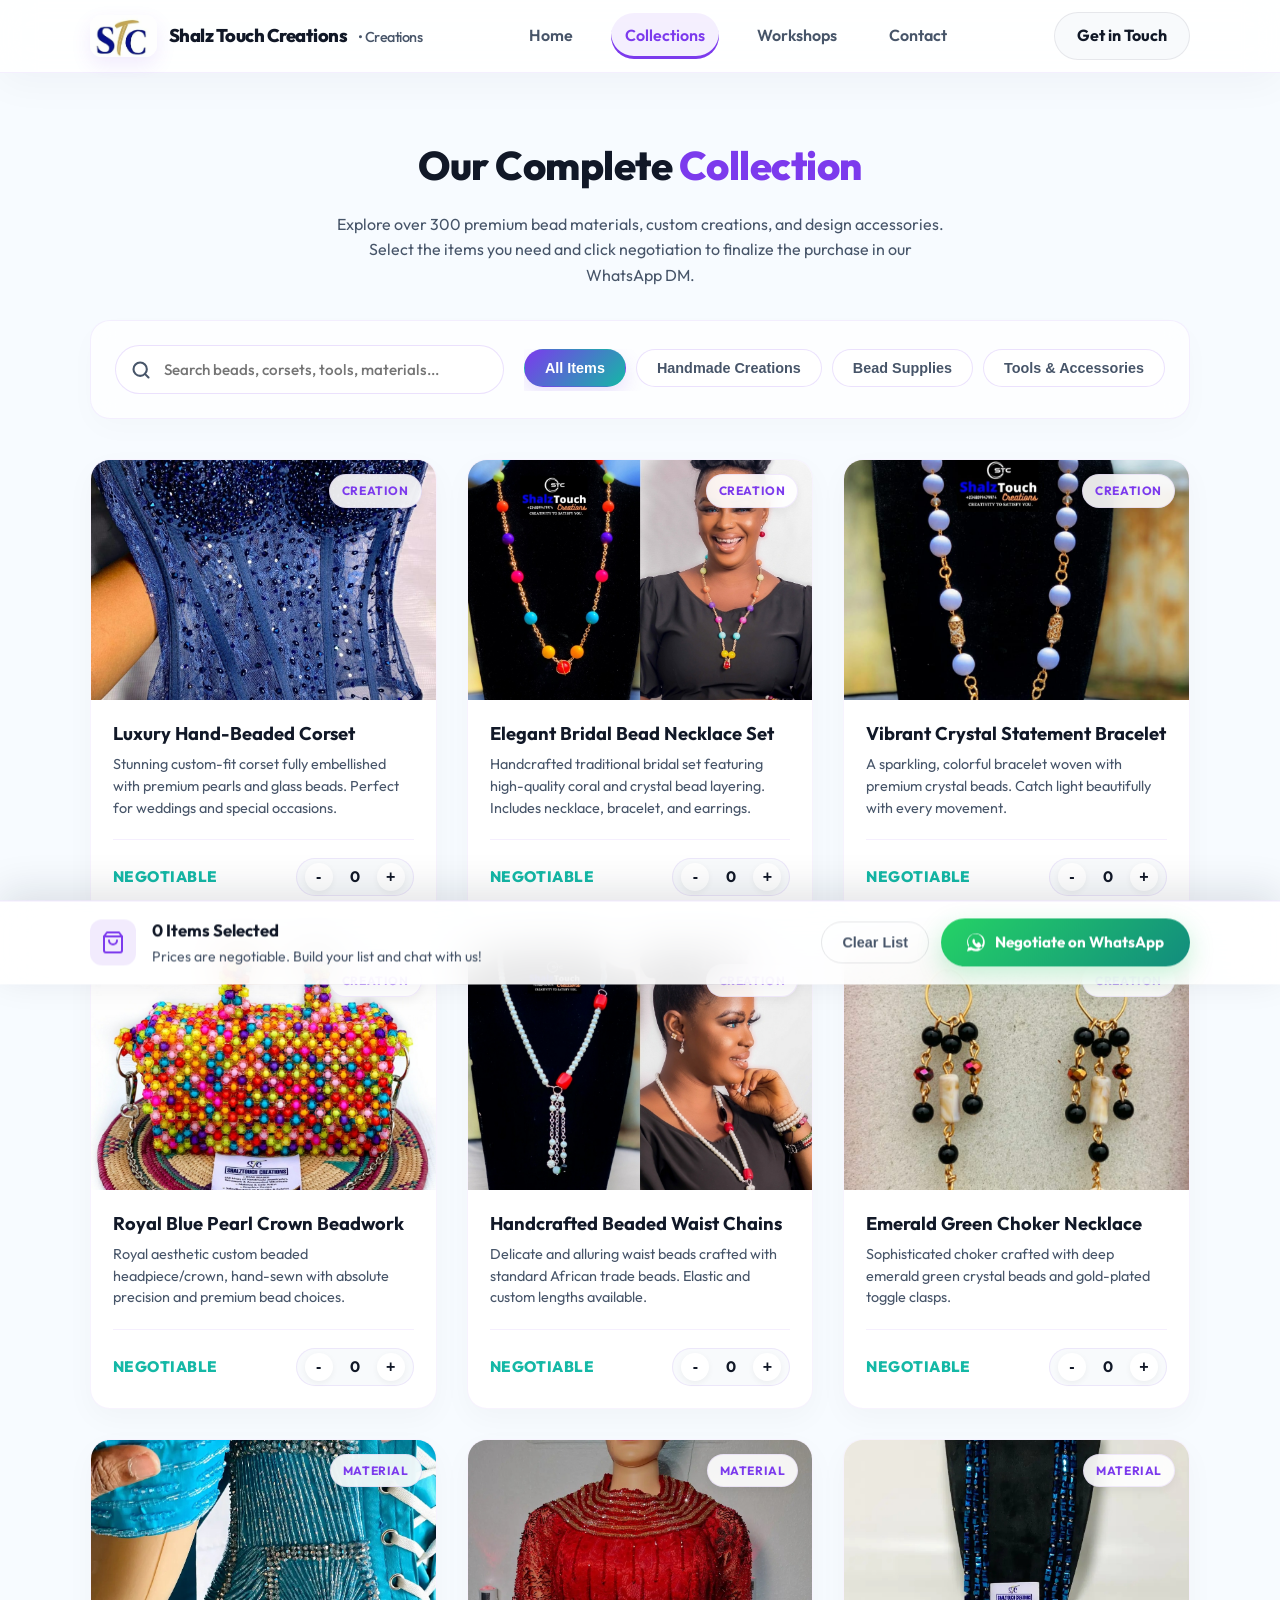
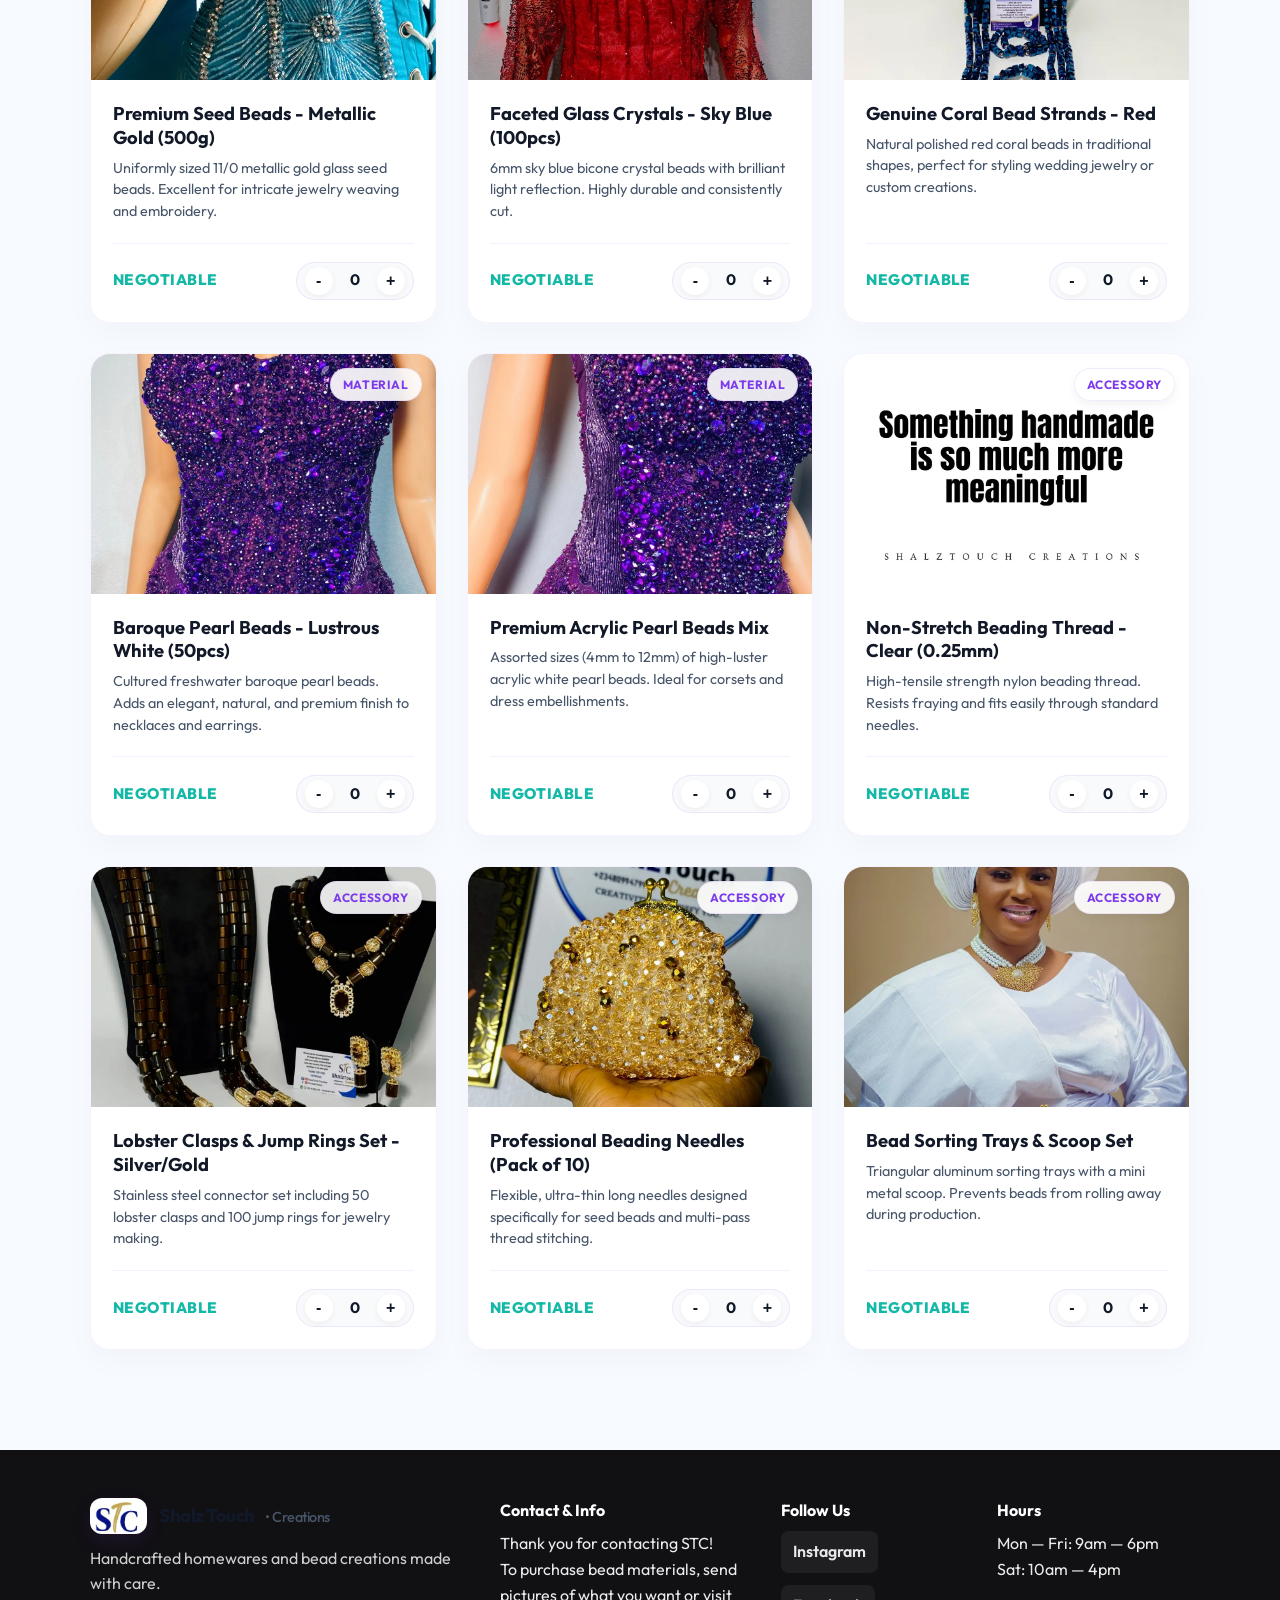
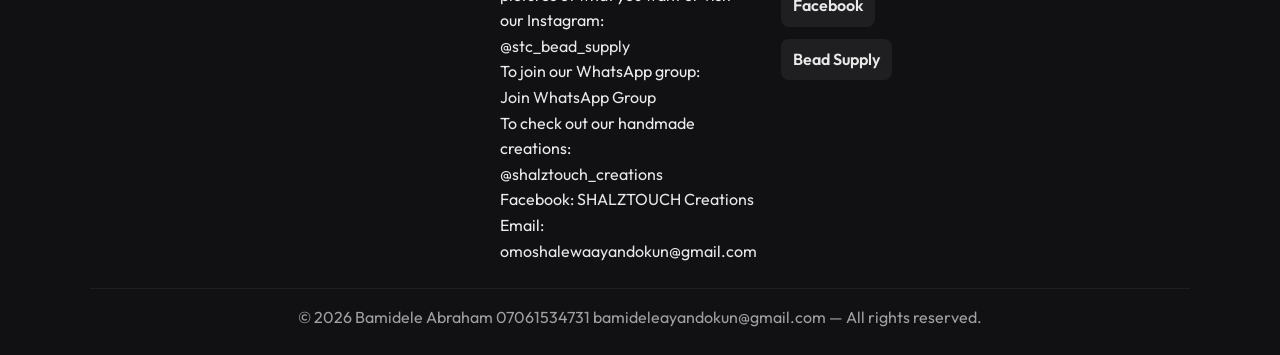
==== collection.html @ 895246e4 "add product.js and collection.html, reflect all chenges made" ====
<!doctype html>
<html lang="en">

<head>
  <meta charset="UTF-8" />
  <meta name="viewport" content="width=device-width, initial-scale=1.0" />
  <title>Shalz Touch | Collection & Supplies</title>

  <!-- Link Google Font (Outfit) for a modern, clean typography look -->
  <link rel="preconnect" href="https://fonts.googleapis.com" />
  <link rel="preconnect" href="https://fonts.gstatic.com" crossorigin />
  <link href="https://fonts.googleapis.com/css2?family=Outfit:wght@300;400;500;600;800&display=swap" rel="stylesheet" />

  <!-- Link our external stylesheet -->
  <link rel="stylesheet" href="style.css" />
</head>

<body>
  <!-- HEADER / NAVIGATION BAR (matching landing page styling) -->
  <header class="header">
    <div class="container navbar">
      <a href="index.html" class="logo-container">
        <img src="images/logo.jpg" alt="Shalz Touch Logo" class="logo-img" />
        <span class="logo-text">Shalz Touch Creations</span>
      </a>

      <nav class="nav-menu">
        <a href="index.html#home" class="nav-link">Home</a>
        <a href="collection.html" class="nav-link active">Collections</a>
        <a href="workshop.html" class="nav-link">Workshops</a>

        <a href="https://wa.me/2348099479974" class="nav-link" target="_blank" rel="noopener noreferrer">Contact</a>
      </nav>

      <div class="nav-action">
        <a href="https://wa.me/2348099479974" class="btn btn-secondary" target="_blank" rel="noopener noreferrer">Get in
          Touch</a>
      </div>
    </div>
  </header>

  <!-- CATALOG MAIN AREA -->
  <main class="catalog-section">
    <div class="container">
      <!-- Gallery Header -->
      <div class="gallery-header">
        <h2>Our Complete <span class="highlight">Collection</span></h2>
        <p>
          Explore over 300 premium bead materials, custom creations, and design accessories.
          Select the items you need and click negotiation to finalize the purchase in our WhatsApp DM.
        </p>
      </div>

      <!-- Controls (Search & Filters) -->
      <div class="catalog-controls">
        <!-- Search box with dynamic search icon -->
        <div class="search-box">
          <svg width="20" height="20" viewBox="0 0 24 24" fill="none" stroke="currentColor" stroke-width="2.5"
            stroke-linecap="round" stroke-linejoin="round">
            <circle cx="11" cy="11" r="8"></circle>
            <line x1="21" y1="21" x2="16.65" y2="16.65"></line>
          </svg>
          <input type="text" id="searchInput" class="search-input"
            placeholder="Search beads, corsets, tools, materials..." oninput="handleSearch(event)" />
        </div>

        <!-- Category filter tabs -->
        <div class="filter-tabs">
          <button class="filter-btn active" data-category="all" onclick="setCategory('all')">
            All Items
          </button>
          <button class="filter-btn" data-category="creations" onclick="setCategory('creations')">
            Handmade Creations
          </button>
          <button class="filter-btn" data-category="materials" onclick="setCategory('materials')">
            Bead Supplies
          </button>
          <button class="filter-btn" data-category="accessories" onclick="setCategory('accessories')">
            Tools & Accessories
          </button>
        </div>
      </div>

      <!-- Catalog Grid -->
      <div class="catalog-grid" id="catalogGrid">
        <!-- Dynamically populated via products.js -->
      </div>
    </div>
  </main>

  <!-- FLOATING WHATSAPP CART DRAWER (Option 1) -->
  <div class="whatsapp-drawer" id="whatsappDrawer">
    <div class="container drawer-flex">
      <div class="drawer-info">
        <div class="drawer-bag-icon">
          <svg width="24" height="24" viewBox="0 0 24 24" fill="none" stroke="currentColor" stroke-width="2"
            stroke-linecap="round" stroke-linejoin="round">
            <path d="M6 2 3 6v14a2 2 0 0 0 2 2h14a2 2 0 0 0 2-2V6l-3-4Z" />
            <path d="M3 6h18" />
            <path d="M16 10a4 4 0 0 1-8 0" />
          </svg>
        </div>
        <div class="drawer-text">
          <h4 id="drawerHeading">0 Items Selected</h4>
          <p>Prices are negotiable. Build your list and chat with us!</p>
        </div>
      </div>

      <div class="drawer-actions">
        <button class="btn-clear-bag" onclick="clearBag()">Clear List</button>
        <a id="whatsappBtn" class="btn-whatsapp-negotiate" href="#" target="_blank" rel="noopener noreferrer">
          <svg width="18" height="18" viewBox="0 0 24 24" fill="currentColor">
            <path
              d="M.057 24l1.687-6.163c-1.041-1.804-1.588-3.849-1.587-5.946C.003 5.324 5.328 0 11.857 0c3.161.001 6.132 1.23 8.37 3.469 2.237 2.24 3.466 5.21 3.466 8.377-.003 6.534-5.328 11.858-11.857 11.858-2.004-.002-3.974-.51-5.768-1.47L0 24zm6.59-4.846c1.6.95 3.188 1.449 4.725 1.45 5.489 0 9.952-4.466 9.955-9.958.002-2.661-1.034-5.163-2.92-7.05-1.884-1.884-4.385-2.92-7.05-2.92-5.498 0-9.96 4.466-9.963 9.96-.001 1.706.469 3.374 1.36 4.866l-.993 3.63 3.733-.978zm10.155-6.732c-.27-.136-1.602-.79-1.85-.88-.25-.09-.43-.136-.61.136-.18.27-.7 1.884-.86 2.064-.16.18-.32.2-.59.065-1.099-.549-1.837-1.11-2.564-2.355-.19-.325.19-.3.543-.997.092-.18.046-.34-.023-.477-.07-.136-.61-1.47-.837-2.01-.222-.533-.448-.46-.61-.469-.157-.008-.337-.01-.518-.01-.18 0-.47.067-.716.34-.247.27-.94 1.178-.94 2.87 0 1.693 1.232 3.327 1.402 3.554.17.228 2.425 3.703 5.875 5.192.82.354 1.46.566 1.96.726.824.262 1.575.225 2.167.137.66-.098 1.602-.656 1.83-1.258.228-.6.228-1.116.16-1.224-.07-.107-.27-.174-.54-.31z" />
          </svg>
          <span>Negotiate on WhatsApp</span>
        </a>
      </div>
    </div>
  </div>

  <!-- FOOTER SECTION (matching landing page footer) -->
  <footer class="site-footer">
    <div class="container footer-grid">
      <div class="footer-brand">
        <a href="index.html" class="logo-container">
          <img src="images/logo.jpg" alt="Shalz Touch Logo" class="logo-img" />
          <span class="logo-text">Shalz Touch</span>
        </a>
        <p class="footer-desc">Handcrafted homewares and bead creations made with care.</p>
      </div>

      <div class="footer-contact">
        <h4>Contact & Info</h4>
        <p>Thank you for contacting STC!</p>
        <p>
          To purchase bead materials, send pictures of what you want or visit
          our Instagram:
          <br />
          <a href="https://www.instagram.com/stc_bead_supply" target="_blank"
            rel="noopener noreferrer">@stc_bead_supply</a>
        </p>
        <p>
          To join our WhatsApp group:
          <br />
          <a href="https://chat.whatsapp.com/FZWHW0nlH484iBBQsxRqds" target="_blank" rel="noopener noreferrer">Join
            WhatsApp Group</a>
        </p>
        <p>
          To check out our handmade creations:
          <br />
          <a href="https://www.instagram.com/shalztouch_creations" target="_blank"
            rel="noopener noreferrer">@shalztouch_creations</a>
        </p>
        <p>
          Facebook:
          <a href="https://www.facebook.com/SHALZTOUCH/" target="_blank" rel="noopener noreferrer">SHALZTOUCH
            Creations</a>
        </p>
        <p>
          Email:
          <a href="mailto:omoshalewaayandokun@gmail.com">omoshalewaayandokun@gmail.com</a>
        </p>
      </div>

      <div class="footer-social">
        <h4>Follow Us</h4>
        <div class="social-links">
          <a href="https://www.instagram.com/shalztouch_creations" class="social-link" target="_blank"
            rel="noopener noreferrer">Instagram</a>
          <a href="https://www.facebook.com/SHALZTOUCH/" class="social-link" target="_blank"
            rel="noopener noreferrer">Facebook</a>
          <a href="https://www.instagram.com/stc_bead_supply" class="social-link" target="_blank"
            rel="noopener noreferrer">Bead Supply</a>
        </div>
      </div>

      <div class="footer-hours">
        <h4>Hours</h4>
        <p>Mon — Fri: 9am — 6pm</p>
        <p>Sat: 10am — 4pm</p>
      </div>
    </div>
    <div class="container footer-bottom">
      <p>
        &copy; 2026 Bamidele Abraham 07061534731 bamideleayandokun@gmail.com —
        All rights reserved.
      </p>
    </div>
  </footer>

  <!-- Scripts -->
  <script src="products.js"></script>
  <script>
    // Active state variables
    let currentCategory = 'all';
    let searchQuery = '';
    const selectedItems = {}; // Format: { productId: quantity }

    // Get DOM elements
    const catalogGrid = document.getElementById('catalogGrid');
    const searchInput = document.getElementById('searchInput');
    const whatsappDrawer = document.getElementById('whatsappDrawer');
    const drawerHeading = document.getElementById('drawerHeading');
    const whatsappBtn = document.getElementById('whatsappBtn');

    // Initialize Catalog
    window.addEventListener('DOMContentLoaded', () => {
      renderProducts();
    });

    // Filter Category Setter
    function setCategory(category) {
      currentCategory = category;

      // Update active class on tabs
      document.querySelectorAll('.filter-btn').forEach(btn => {
        btn.classList.toggle('active', btn.getAttribute('data-category') === category);
      });

      renderProducts();
    }

    // Live Search input handler
    function handleSearch(event) {
      searchQuery = event.target.value.toLowerCase().trim();
      renderProducts();
    }

    // Render items to the grid
    function renderProducts() {
      // Filter list based on selected category and query text
      const filteredProducts = window.products.filter(product => {
        const matchesCategory = currentCategory === 'all' || product.category === currentCategory;
        const matchesSearch = product.name.toLowerCase().includes(searchQuery) ||
          product.description.toLowerCase().includes(searchQuery);
        return matchesCategory && matchesSearch;
      });

      // Handle empty states elegantly
      if (filteredProducts.length === 0) {
        catalogGrid.innerHTML = `
            <div class="catalog-empty">
              <svg width="48" height="48" viewBox="0 0 24 24" fill="none" stroke="currentColor" stroke-width="1.5" stroke-linecap="round" stroke-linejoin="round">
                <circle cx="11" cy="11" r="8"></circle>
                <line x1="21" y1="21" x2="16.65" y2="16.65"></line>
              </svg>
              <h3>No items match your criteria</h3>
              <p>Try searching for a different keyword or checking other categories.</p>
            </div>
          `;
        return;
      }

      // Build grid of product cards
      catalogGrid.innerHTML = filteredProducts.map(product => {
        const qty = selectedItems[product.id] || 0;

        // Map short system categories to display labels
        const categoryLabels = {
          creations: 'Creation',
          materials: 'Material',
          accessories: 'Accessory'
        };
        const categoryLabel = categoryLabels[product.category] || product.category;

        return `
            <div class="catalog-card">
              <div class="catalog-img-wrapper">
                <img src="${product.image}" alt="${product.name}" class="catalog-img" />
                <span class="catalog-category-tag">${categoryLabel}</span>
              </div>
              <div class="catalog-info">
                <h3 class="catalog-title">${product.name}</h3>
                <p class="catalog-desc">${product.description}</p>
                <div class="catalog-actions">
                  <span class="price-tag">Negotiable</span>
                  <div class="quantity-control">
                    <button class="quantity-btn" onclick="updateQuantity('${product.id}', -1)">-</button>
                    <span class="quantity-val" id="qty-${product.id}">${qty}</span>
                    <button class="quantity-btn" onclick="updateQuantity('${product.id}', 1)">+</button>
                  </div>
                </div>
              </div>
            </div>
          `;
      }).join('');
    }

    // Quantity increments and state management
    function updateQuantity(productId, delta) {
      const currentQty = selectedItems[productId] || 0;
      const newQty = Math.max(0, currentQty + delta);

      if (newQty === 0) {
        delete selectedItems[productId];
      } else {
        selectedItems[productId] = newQty;
      }

      // Update the card UI value immediately
      const valSpan = document.getElementById(`qty-${productId}`);
      if (valSpan) {
        valSpan.innerText = newQty;
      }

      updateDrawer();
    }

    // Reset negotiation bag
    function clearBag() {
      // Clear selecting keys
      Object.keys(selectedItems).forEach(key => delete selectedItems[key]);

      // Re-render UI grids & close drawer
      renderProducts();
      updateDrawer();
    }

    // Drawer visibility and link population
    function updateDrawer() {
      let totalQty = 0;
      let distinctItems = 0;
      const itemsList = [];

      // Loop over selected quantities
      Object.keys(selectedItems).forEach(id => {
        const qty = selectedItems[id];
        if (qty > 0) {
          totalQty += qty;
          distinctItems += 1;

          // Find corresponding product object from db
          const prod = window.products.find(p => p.id === id);
          if (prod) {
            itemsList.push(`- ${qty}x ${prod.name}`);
          }
        }
      });

      if (totalQty > 0) {
        // Update drawer text details
        drawerHeading.innerText = `${totalQty} Item${totalQty > 1 ? 's' : ''} Selected (${distinctItems} unique product${distinctItems > 1 ? 's' : ''})`;

        // Generate Whatsapp Link containing pre-filled message text
        const baseWhatsAppUrl = "https://wa.me/2348099479974";
        const messageText = `Hello Shalz Touch! I am interested in negotiating the price for the following materials/products:\n\n${itemsList.join('\n')}\n\nCan we discuss the delivery and price? Thank you!`;

        whatsappBtn.href = `${baseWhatsAppUrl}?text=${encodeURIComponent(messageText)}`;

        // Show drawer
        whatsappDrawer.classList.add('show');
      } else {
        // Hide drawer
        whatsappDrawer.classList.remove('show');
      }
    }
  </script>
</body>

</html>
---- style.css ----
/* ==========================================
   SIMPLE, MODERN & LEARNABLE STYLESHEET
   ========================================== */

/* 
  1. DESIGN TOKENS (CSS VARIABLES)
  Using variables makes it easy to change colors/spacing in one place.
  We use standard slate/indigo theme which is very premium but simple.
*/
:root {
    /* Colors */
    --primary-color: #7c3aed;       /* Rich violet */
    --primary-hover: #4338ca;       /* Deep indigo hover */
    --secondary-color: #14b8a6;     /* Fresh teal accent */
    --bg-color: #f7fbff;            /* Soft sky blue background */
    --text-main: #111827;           /* Dark slate text */
    --text-muted: #475569;          /* Cool grey for subtitles */
    --white: #ffffff;
    
    /* Layout & Spacing */
    --max-width: 1100px;
    --border-radius: 12px;
    --transition-speed: 0.3s;
}

/* 
  2. BASE RESET 
  Clearing default browser margins and setting box-sizing for predictable layouts.
*/
* {
    margin: 0;
    padding: 0;
    box-sizing: border-box;
}

body {
    font-family: 'Outfit', -apple-system, BlinkMacSystemFont, 'Segoe UI', Roboto, sans-serif;
    background-color: var(--bg-color);
    color: var(--text-main);
    line-height: 1.6;
    overflow-x: hidden;
}

/* 
  3. LAYOUT UTILITIES
  Containers help keep our design centered and neat on wide screens.
*/
.container {
    width: 90%;
    max-width: var(--max-width);
    margin: 0 auto; /* Centers the container horizontally */
}

/* 
  4. HEADER & NAVIGATION
  Using Flexbox to align the logo on the left and navigation links on the right.
*/
.header {
    background: rgba(255, 255, 255, 0.88);
    backdrop-filter: blur(16px);
    position: sticky;
    top: 0;
    z-index: 100;
    border-bottom: 1px solid rgba(124, 58, 237, 0.08);
    padding: 12px 0;
    box-shadow: 0 10px 40px rgba(15, 23, 42, 0.04);
}

.navbar {
    display: flex;
    justify-content: space-between;
    align-items: center;
    gap: 24px;
}

/* Logo styling */
.logo-container {
    display: flex;
    align-items: center;
    gap: 12px;
    text-decoration: none;
    color: var(--text-main);
    font-weight: 700;
}

.logo-img {
    height: 42px;
    width: auto;
    border-radius: 12px;
    object-fit: cover;
    box-shadow: 0 8px 20px rgba(124, 58, 237, 0.1);
}

.logo-text {
    font-size: 1.15rem;
    font-weight: 800;
    letter-spacing: -0.5px;
}

.logo-text::after {
    content: ' • Creations';
    font-size: 0.9rem;
    font-weight: 500;
    color: var(--text-muted);
    margin-left: 8px;
}

/* Navigation Links */
.nav-menu {
    display: flex;
    gap: 24px;
    align-items: center;
}

.nav-link {
    text-decoration: none;
    color: var(--text-muted);
    font-weight: 600;
    padding: 10px 14px;
    border-radius: 999px;
    transition: all var(--transition-speed) ease;
}

.header-dashboard {
    margin-top: 18px;
    display: grid;
    grid-template-columns: repeat(3, minmax(0, 1fr));
    gap: 16px;
    padding: 18px 0 0;
    border-top: 1px solid rgba(124, 58, 237, 0.08);
}

.dashboard-card {
    display: flex;
    align-items: center;
    gap: 14px;
    background: rgba(255, 255, 255, 0.96);
    padding: 16px 18px;
    border-radius: 18px;
    box-shadow: 0 14px 35px rgba(124, 58, 237, 0.06);
    border: 1px solid rgba(124, 58, 237, 0.1);
}

.dashboard-icon {
    display: inline-flex;
    align-items: center;
    justify-content: center;
    width: 42px;
    height: 42px;
    border-radius: 50%;
    background: rgba(124, 58, 237, 0.12);
    color: var(--primary-color);
    font-size: 1.1rem;
}

.dashboard-label {
    font-size: 0.92rem;
    color: var(--text-muted);
    margin-bottom: 4px;
}

.dashboard-value {
    font-size: 1rem;
    font-weight: 700;
    color: var(--text-main);
    margin: 0;
}

.nav-link:hover,
.nav-link.active {
    color: var(--primary-color);
    background: rgba(124, 58, 237, 0.08);
}

.nav-link.active {
    box-shadow: inset 0 -3px 0 0 var(--primary-color);
}

.nav-action {
    display: flex;
    align-items: center;
}

.btn {
    display: inline-flex;
    align-items: center;
    justify-content: center;
    padding: 10px 22px;
    border-radius: 999px;
    font-weight: 700;
    text-decoration: none;
    transition: all var(--transition-speed) ease;
    cursor: pointer;
}

.btn-primary {
    background: linear-gradient(135deg, var(--primary-color), var(--secondary-color));
    color: var(--white);
    box-shadow: 0 18px 40px rgba(124, 58, 237, 0.18);
}

.btn-primary:hover {
    transform: translateY(-2px);
    opacity: 0.96;
}

.btn-outline {
    background-color: transparent;
    color: var(--primary-color);
    border: 1px solid rgba(124, 58, 237, 0.2);
}

.btn-outline:hover {
    background-color: rgba(124, 58, 237, 0.08);
    color: var(--primary-color);
}

.btn-secondary {
    background-color: #f8fafc;
    color: var(--text-main);
    border: 1px solid rgba(15, 23, 42, 0.08);
}

.btn-secondary:hover {
    background-color: #edf2ff;
}

/* 
  6. HERO/MAIN SECTION — FULL-SCREEN CINEMATIC REDESIGN
  Background image slideshow with glassmorphism content overlay and animations.
*/
.hero-section {
    position: relative;
    width: 100%;
    min-height: 100vh;
    display: flex;
    align-items: center;
    overflow: hidden;
    background: #0a0a0f;
}

/* ---- Background Image Slideshow ---- */
.hero-bg-slideshow {
    position: absolute;
    inset: 0;
    z-index: 0;
}

.hero-bg-slide {
    position: absolute;
    inset: 0;
    width: 100%;
    height: 100%;
    object-fit: cover;
    opacity: 0;
    transition: opacity 1.4s ease-in-out;
    will-change: opacity, transform;
    animation: heroKenBurns 18s ease-in-out infinite alternate;
}

.hero-bg-slide.active {
    opacity: 1;
}

@keyframes heroKenBurns {
    0%   { transform: scale(1)   translate(0, 0); }
    100% { transform: scale(1.08) translate(-1%, -1%); }
}

/* ---- Dark gradient overlay ---- */
.hero-overlay {
    position: absolute;
    inset: 0;
    z-index: 1;
    background: linear-gradient(
        135deg,
        rgba(10, 10, 18, 0.82) 0%,
        rgba(20, 12, 40, 0.70) 40%,
        rgba(124, 58, 237, 0.20) 100%
    );
    backdrop-filter: saturate(1.2);
}

/* ---- Floating Particles ---- */
.hero-particles {
    position: absolute;
    inset: 0;
    z-index: 2;
    pointer-events: none;
    overflow: hidden;
}

.particle {
    position: absolute;
    border-radius: 50%;
    opacity: 0;
    animation: particleFloat 8s ease-in-out infinite;
}

.particle-1 {
    width: 6px; height: 6px;
    background: rgba(124, 58, 237, 0.6);
    top: 20%; left: 10%;
    animation-delay: 0s;
    animation-duration: 7s;
}
.particle-2 {
    width: 4px; height: 4px;
    background: rgba(20, 184, 166, 0.5);
    top: 60%; left: 80%;
    animation-delay: 1.5s;
    animation-duration: 9s;
}
.particle-3 {
    width: 8px; height: 8px;
    background: rgba(255, 255, 255, 0.15);
    top: 30%; left: 70%;
    animation-delay: 3s;
    animation-duration: 11s;
}
.particle-4 {
    width: 5px; height: 5px;
    background: rgba(124, 58, 237, 0.4);
    top: 75%; left: 25%;
    animation-delay: 2s;
    animation-duration: 8s;
}
.particle-5 {
    width: 3px; height: 3px;
    background: rgba(20, 184, 166, 0.6);
    top: 15%; left: 55%;
    animation-delay: 4s;
    animation-duration: 10s;
}
.particle-6 {
    width: 7px; height: 7px;
    background: rgba(255, 255, 255, 0.1);
    top: 50%; left: 40%;
    animation-delay: 5s;
    animation-duration: 12s;
}

@keyframes particleFloat {
    0%, 100% {
        opacity: 0;
        transform: translateY(0) scale(0.5);
    }
    20% {
        opacity: 1;
    }
    80% {
        opacity: 0.6;
    }
    50% {
        transform: translateY(-60px) scale(1.2);
        opacity: 0.8;
    }
}

/* ---- Hero Content Wrapper ---- */
.hero-content-wrapper {
    position: relative;
    z-index: 3;
    display: flex;
    align-items: center;
    min-height: 100vh;
    padding: 120px 0 80px;
}

.hero-content {
    max-width: 680px;
}

/* ---- Badge ---- */
.hero-section .badge {
    display: inline-flex;
    align-items: center;
    gap: 10px;
    background: rgba(255, 255, 255, 0.08);
    backdrop-filter: blur(12px);
    -webkit-backdrop-filter: blur(12px);
    border: 1px solid rgba(255, 255, 255, 0.12);
    color: var(--secondary-color);
    padding: 10px 20px;
    border-radius: 999px;
    font-size: 0.88rem;
    font-weight: 600;
    margin-bottom: 24px;
    letter-spacing: 0.06em;
    text-transform: uppercase;
}

.badge-dot {
    width: 8px;
    height: 8px;
    border-radius: 50%;
    background: var(--secondary-color);
    animation: dotPulse 2s ease-in-out infinite;
    flex-shrink: 0;
}

@keyframes dotPulse {
    0%, 100% { opacity: 1; transform: scale(1); }
    50%      { opacity: 0.4; transform: scale(0.6); }
}

/* ---- Hero Title ---- */
.hero-section .hero-title {
    font-size: clamp(2.8rem, 5.5vw, 4.4rem);
    line-height: 1.05;
    font-weight: 800;
    margin-bottom: 22px;
    letter-spacing: -1.5px;
    color: #ffffff;
    text-shadow: 0 4px 30px rgba(0, 0, 0, 0.3);
}

.hero-section .hero-title .highlight {
    background: linear-gradient(135deg, var(--primary-color), var(--secondary-color));
    -webkit-background-clip: text;
    -webkit-text-fill-color: transparent;
    background-clip: text;
}

/* ---- Hero Subtitle ---- */
.hero-section .hero-subtitle {
    font-size: 1.12rem;
    color: rgba(255, 255, 255, 0.72);
    margin-bottom: 32px;
    max-width: 520px;
    line-height: 1.7;
}

/* ---- Hero Buttons ---- */
.hero-section .hero-actions {
    display: flex;
    gap: 16px;
    flex-wrap: wrap;
    margin-bottom: 40px;
}

.btn-hero-primary {
    display: inline-flex;
    align-items: center;
    gap: 10px;
    padding: 14px 30px;
    border-radius: 999px;
    font-weight: 700;
    font-size: 0.98rem;
    text-decoration: none;
    color: #fff;
    background: linear-gradient(135deg, var(--primary-color), var(--secondary-color));
    box-shadow: 0 0 30px rgba(124, 58, 237, 0.35), 0 8px 24px rgba(124, 58, 237, 0.2);
    transition: all 0.35s ease;
    cursor: pointer;
    border: none;
}

.btn-hero-primary:hover {
    transform: translateY(-3px);
    box-shadow: 0 0 45px rgba(124, 58, 237, 0.5), 0 12px 32px rgba(124, 58, 237, 0.3);
}

.btn-hero-primary svg {
    transition: transform 0.3s ease;
}

.btn-hero-primary:hover svg {
    transform: translateX(4px);
}

.btn-hero-glass {
    display: inline-flex;
    align-items: center;
    gap: 8px;
    padding: 14px 30px;
    border-radius: 999px;
    font-weight: 700;
    font-size: 0.98rem;
    text-decoration: none;
    color: rgba(255, 255, 255, 0.9);
    background: rgba(255, 255, 255, 0.08);
    backdrop-filter: blur(12px);
    -webkit-backdrop-filter: blur(12px);
    border: 1px solid rgba(255, 255, 255, 0.15);
    transition: all 0.35s ease;
    cursor: pointer;
}

.btn-hero-glass:hover {
    background: rgba(255, 255, 255, 0.14);
    border-color: rgba(255, 255, 255, 0.28);
    transform: translateY(-2px);
}

/* ---- Hero Stats Bar ---- */
.hero-stats {
    display: inline-flex;
    align-items: center;
    gap: 0;
    background: rgba(255, 255, 255, 0.06);
    backdrop-filter: blur(16px);
    -webkit-backdrop-filter: blur(16px);
    border: 1px solid rgba(255, 255, 255, 0.1);
    border-radius: 20px;
    padding: 16px 6px;
    flex-wrap: wrap;
}

.hero-stat {
    display: flex;
    flex-direction: column;
    align-items: center;
    padding: 0 24px;
    gap: 4px;
}

.hero-stat strong {
    font-size: 1.25rem;
    color: #ffffff;
    font-weight: 800;
}

.hero-stat span {
    font-size: 0.8rem;
    color: rgba(255, 255, 255, 0.55);
    font-weight: 500;
    text-transform: uppercase;
    letter-spacing: 0.06em;
}

.hero-stat-divider {
    width: 1px;
    height: 36px;
    background: rgba(255, 255, 255, 0.12);
    flex-shrink: 0;
}

/* ---- Scroll Indicator ---- */
.hero-scroll-indicator {
    position: absolute;
    bottom: 32px;
    left: 50%;
    transform: translateX(-50%);
    z-index: 4;
    display: flex;
    flex-direction: column;
    align-items: center;
    gap: 8px;
}

.hero-scroll-indicator span {
    font-size: 0.72rem;
    color: rgba(255, 255, 255, 0.4);
    text-transform: uppercase;
    letter-spacing: 0.18em;
    font-weight: 600;
}

.scroll-line {
    width: 1px;
    height: 40px;
    background: linear-gradient(to bottom, rgba(255,255,255,0.5), transparent);
    animation: scrollPulse 2s ease-in-out infinite;
}

@keyframes scrollPulse {
    0%, 100% { opacity: 0.3; transform: scaleY(0.6); }
    50%      { opacity: 1;   transform: scaleY(1); }
}

/* ---- Staggered Entrance Animations ---- */
.hero-animate {
    opacity: 0;
    transform: translateY(30px);
    animation: heroFadeUp 0.8s ease-out forwards;
}

.hero-animate-1 { animation-delay: 0.3s; }
.hero-animate-2 { animation-delay: 0.55s; }
.hero-animate-3 { animation-delay: 0.8s; }
.hero-animate-4 { animation-delay: 1.05s; }
.hero-animate-5 { animation-delay: 1.3s; }

@keyframes heroFadeUp {
    to {
        opacity: 1;
        transform: translateY(0);
    }
}

/* 
  8. PRODUCT GALLERY GRID
  Using CSS Grid to create a flexible, auto-responsive products showcase.
*/
.gallery-section {
    padding: 60px 0;
    background-color: var(--white); /* White background for contrast with the hero section */
}

.gallery-header {
    text-align: center;
    margin-bottom: 32px;
}

.gallery-header h2 {
    font-size: 2.5rem;
    font-weight: 800;
    letter-spacing: -0.5px;
    margin-bottom: 15px;
}

.gallery-header h2 .highlight {
    color: var(--primary-color);
}

.gallery-header p {
    color: var(--text-muted);
    font-size: 1rem;
    max-width: 620px;
    margin: 0 auto;
}

/* Featured Slider Container */
.featured-slider-container {
    max-width: 800px;
    margin: 0 auto;
    overflow: hidden;
}

.featured-slider {
    position: relative;
    width: 100%;
    height: 420px;
    border-radius: var(--border-radius);
    overflow: hidden;
    box-shadow: 0 10px 40px rgba(0, 0, 0, 0.1);
}

.slider-image {
    position: absolute;
    inset: 0;
    width: 100%;
    height: 100%;
    object-fit: cover;
    opacity: 0;
    visibility: hidden;
    transition: opacity 0.6s ease, visibility 0.6s ease;
}

.slider-image.active {
    opacity: 1;
    visibility: visible;
}

/* 
  The grid automatically wraps items and scales based on screen width. 
  "repeat(auto-fill, minmax(300px, 1fr))" means: fill rows with cards 
  that are at least 300px wide, and stretch them to take up empty space.
*/
.products-grid {
    display: grid;
    grid-template-columns: 1fr;
    gap: 20px;
    max-width: 760px;
    margin: 0 auto;
}

.products-slider {
    position: relative;
    overflow: hidden;
    min-height: 360px;
}

/* Card Styling */
.product-card {
    position: absolute;
    inset: 0;
    width: 100%;
    background-color: var(--bg-color);
    border-radius: var(--border-radius);
    overflow: hidden; /* Clips children so they respect the card's border radius */
    box-shadow: 0 4px 12px rgba(0, 0, 0, 0.03);
    transition: opacity var(--transition-speed) ease, transform var(--transition-speed) ease;
    border: 1px solid rgba(0, 0, 0, 0.03);
    display: flex;
    flex-direction: column;
    opacity: 0;
    visibility: hidden;
    transform: translateX(20px);
}

.product-card.active {
    opacity: 1;
    visibility: visible;
    position: relative;
    transform: translateX(0);
}

.product-card:hover {
    transform: translateY(-8px); /* Card lifts up on hover */
    box-shadow: 0 20px 30px rgba(0, 0, 0, 0.08); /* Shadow becomes deeper */
}

/* Image container with fixed height so all images look aligned regardless of original dimensions */
.product-image-wrapper {
    height: 320px;
    width: 100%;
    overflow: hidden;
    background-color: #e7e5e4;
}

.product-img {
    width: 100%;
    height: 100%;
    object-fit: cover; /* Crops and centers the image within the container */
    transition: transform 0.5s ease;
}

.product-card:hover .product-img {
    transform: scale(1.05); /* Zooms image slightly when hovering over the card */
}

/* Card Info Details */
.product-info {
    display: none;
    padding: 24px;
    flex-direction: column;
    flex-grow: 1; /* Pushes footer to the bottom if cards have different text lengths */
}
.product-desc {
    color: var(--text-muted);
    font-size: 0.95rem;
    margin-bottom: 20px;
    flex-grow: 1; /* Fills empty vertical space */
}

.product-footer {
    display: flex;
    justify-content: space-between;
    align-items: center;
    border-top: 1px solid rgba(0, 0, 0, 0.05);
    padding-top: 15px;
}
.btn-sm {
    padding: 8px 16px;
    font-size: 0.9rem;
    border-radius: 6px;
}

/* Testimonials Section */
.testimonials-section {
    padding: 50px 0;
    background-color: #ffffff;
}

.testimonials-grid {
    display: grid;
    grid-template-columns: repeat(auto-fit, minmax(240px, 1fr));
    gap: 24px;
    align-items: start;
}

.testimonial-card {
    background-color: var(--bg-color);
    padding: 20px;
    border-radius: 12px;
    box-shadow: 0 6px 18px rgba(0,0,0,0.04);
    text-align: center;
}

.testimonial-avatar {
    width: 64px;
    height: 64px;
    border-radius: 50%;
    object-fit: cover;
    margin: 0 auto 12px;
}

.testimonial-quote {
    font-style: italic;
    color: var(--text-main);
    margin-bottom: 12px;
}

.testimonial-author {
    font-weight: 700;
    color: var(--text-muted);
    font-size: 0.95rem;
}

/* Video Section */
.video-section {
    padding: 50px 0;
    background-color: var(--white);
}

.video-container {
    display: grid;
    grid-template-columns: 1fr 1fr;
    gap: 16px;
    align-items: center;
}

.video-content h2 {
    font-size: 2rem;
    margin-bottom: 12px;
}

.video-content p {
    color: var(--text-muted);
    margin-bottom: 18px;
}

.video-wrapper {
    width: 100%;
    aspect-ratio: 16 / 9;
    background: #000;
}

.video-iframe {
    width: 100%;
    height: 100%;
    border: 0;
}

/* Newsletter Section */
.newsletter-section {
    padding: 28px 0;
    background: linear-gradient(135deg, var(--primary-color) 0%, #4f46e5 100%);
}

.newsletter-container {
    text-align: center;
    max-width: 600px;
    margin: 0 auto;
}

.newsletter-content h2 {
    font-size: 2rem;
    color: var(--white);
    margin-bottom: 12px;
}

.newsletter-content p {
    color: rgba(255, 255, 255, 0.9);
    margin-bottom: 24px;
}

.newsletter-form {
    display: flex;
    gap: 8px;
    margin-bottom: 16px;
    flex-wrap: wrap;
}

.newsletter-input {
    flex: 1;
    min-width: 200px;
    padding: 12px 16px;
    border: none;
    border-radius: 6px;
    font-size: 0.95rem;
    font-family: 'Outfit', sans-serif;
}

.newsletter-input::placeholder {
    color: var(--text-muted);
}

.newsletter-disclaimer {
    font-size: 0.85rem;
    color: rgba(255, 255, 255, 0.7);
}

/* Collections Section */
.collections-section {
    padding: 50px 0;
    background-color: var(--white);
}

.collections-grid {
    display: grid;
    grid-template-columns: repeat(auto-fit, minmax(260px, 1fr));
    gap: 24px;
}

.collection-card {
    background-color: var(--bg-color);
    border-radius: var(--border-radius);
    overflow: hidden;
    box-shadow: 0 4px 12px rgba(0, 0, 0, 0.03);
    transition: all var(--transition-speed) ease;
    display: flex;
    flex-direction: column;
}

.collection-card:hover {
    transform: translateY(-6px);
    box-shadow: 0 16px 24px rgba(0, 0, 0, 0.08);
}

.collection-image {
    width: 100%;
    height: 200px;
    overflow: hidden;
    background-color: #e7e5e4;
}

.collection-img {
    width: 100%;
    height: 100%;
    object-fit: cover;
    transition: transform 0.5s ease;
}

.collection-card:hover .collection-img {
    transform: scale(1.05);
}

.collection-card h3 {
    font-size: 1.25rem;
    font-weight: 600;
    padding: 16px 16px 8px;
    color: var(--text-main);
}

.collection-card p {
    padding: 0 16px 16px;
    color: var(--text-muted);
    font-size: 0.95rem;
    flex-grow: 1;
}

.collection-card .btn {
    margin: 0 16px 16px;
}
.collection-header {
    display: flex;
    justify-content: space-between;
    align-items: flex-end;
    margin-bottom: 40px;

}
.view-ALL-Link {
    color: #aa8655;
    text-decoration: none;
    font-weight: 600;
    font-size: 14px;
    transition: opacity 0.2s ease;
    white-space: nowrap;
    padding-bottom: 5px;
}
.view-ALL-Link:hover{
    opacity: 0.8;
}

/* 
  9. RESPONSIVE DESIGN (MEDIA QUERIES)
  Adapts the layout for mobile and tablet screens.
*/
@media (max-width: 768px) {
    .header {
        padding: 10px 0;
    }

    .navbar {
        flex-direction: column; /* Stack logo and nav links vertically */
        gap: 12px;
        text-align: center;
    }
    
    .nav-menu {
        flex-direction: column;
        gap: 12px;
    }

    .nav-action {
        display: none; /* Hide secondary button in navbar on mobile to save space */
    }
    
    .hero-section {
        min-height: 100vh;
    }

    .hero-content-wrapper {
        padding: 100px 0 80px;
        text-align: center;
    }
    
    .hero-section .hero-subtitle {
        margin: 0 auto 28px;
        max-width: 100%;
    }
    
    .hero-section .hero-actions {
        justify-content: center;
        gap: 12px;
    }

    .hero-section .hero-title {
        font-size: 2.2rem;
    }

    .hero-stats {
        justify-content: center;
        width: 100%;
    }

    .hero-stat {
        padding: 0 16px;
    }

    .hero-scroll-indicator {
        bottom: 20px;
    }
    
    .gallery-section {
        padding: 50px 0;
    }
    
    .gallery-header {
        margin-bottom: 28px;
    }
    
    .gallery-header h2 {
        font-size: 2rem;
    }

    .featured-slider {
        height: 320px;
    }

    .video-section {
        padding: 40px 0;
    }

    .video-container {
        display: grid;
        grid-template-columns: 1fr;
        gap: 18px;
    }

    .newsletter-section {
        padding: 24px 0;
    }

    .newsletter-form {
        flex-direction: column;
        gap: 10px;
        align-items: stretch;
    }

    .collections-section {
        padding: 40px 0;
    }

    .collections-grid {
        gap: 18px;
    }

    .testimonials-section {
        padding: 40px 0;
    }
}

@media (max-width: 600px) {
    .header {
        padding: 8px 0;
    }

    .hero-section .hero-title {
        font-size: 1.85rem;
    }

    .hero-stats {
        flex-direction: column;
        gap: 12px;
        padding: 16px 20px;
    }

    .hero-stat-divider {
        width: 60px;
        height: 1px;
    }

    .btn-hero-primary,
    .btn-hero-glass {
        width: 100%;
        justify-content: center;
    }

    .gallery-header h2 {
        font-size: 1.75rem;
    }

    .video-content h2,
    .newsletter-content h2 {
        font-size: 1.75rem;
    }

    .product-image-wrapper {
        height: 260px;
    }

    .collection-image {
        height: 180px;
    }

    .newsletter-input {
        min-width: 100%;
    }

    .newsletter-form {
        gap: 12px;
    }
}

/* Footer Styles */
.site-footer {
    background: #111013;
    color: rgba(255,255,255,0.92);
    padding: 48px 0 24px;
}

.footer-grid {
    display: grid;
    grid-template-columns: 1fr 1fr;
    gap: 24px;
    align-items: start;
}

.footer-brand .logo-img {
    height: 36px;
}

.footer-desc {
    color: rgba(255,255,255,0.8);
    margin-top: 12px;
}

.footer-contact h4,
.footer-social h4,
.footer-hours h4 {
    margin-bottom: 8px;
    color: #fff;
}

.footer-contact p a,
.social-link {
    color: rgba(255,255,255,0.9);
    text-decoration: none;
}

.social-links {
    display: flex;
    gap: 12px;
    flex-wrap: wrap;
}

.social-link {
    background: rgba(255,255,255,0.06);
    padding: 8px 12px;
    border-radius: 8px;
    font-weight: 600;
}

.footer-bottom {
    border-top: 1px solid rgba(255,255,255,0.06);
    margin-top: 24px;
    padding-top: 16px;
    text-align: center;
    color: rgba(255,255,255,0.6);
}

@media (min-width: 900px) {
    .footer-grid {
        grid-template-columns: 2fr 1fr 1fr 1fr;
    }
}

@media (max-width: 600px) {
    .footer-grid {
        grid-template-columns: 1fr;
    }
}

/* ==========================================
   COLLECTIONS CATALOG & WHATSAPP DRAWER
   ========================================== */

.catalog-section {
    padding: 60px 0 100px;
    background-color: var(--bg-color);
}

/* Search and Filter Panel */
.catalog-controls {
    display: flex;
    flex-direction: column;
    gap: 20px;
    margin-bottom: 40px;
    background: rgba(255, 255, 255, 0.7);
    backdrop-filter: blur(12px);
    -webkit-backdrop-filter: blur(12px);
    padding: 24px;
    border-radius: 20px;
    border: 1px solid rgba(124, 58, 237, 0.08);
    box-shadow: 0 10px 30px rgba(15, 23, 42, 0.02);
}

@media (min-width: 768px) {
    .catalog-controls {
        flex-direction: row;
        justify-content: space-between;
        align-items: center;
    }
}

.search-box {
    position: relative;
    flex: 1;
    max-width: 480px;
}

.search-box svg {
    position: absolute;
    left: 16px;
    top: 50%;
    transform: translateY(-50%);
    color: var(--text-muted);
    pointer-events: none;
}

.search-input {
    width: 100%;
    padding: 14px 16px 14px 48px;
    border: 1.5px solid rgba(124, 58, 237, 0.15);
    border-radius: 999px;
    background-color: var(--white);
    color: var(--text-main);
    font-family: inherit;
    font-size: 0.95rem;
    font-weight: 500;
    transition: all var(--transition-speed) ease;
}

.search-input:focus {
    outline: none;
    border-color: var(--primary-color);
    box-shadow: 0 0 12px rgba(124, 58, 237, 0.15);
}

/* Filter Tabs */
.filter-tabs {
    display: flex;
    gap: 10px;
    overflow-x: auto;
    padding-bottom: 4px;
    scrollbar-width: none; /* Hide scrollbar for Firefox */
}

.filter-tabs::-webkit-scrollbar {
    display: none; /* Hide scrollbar for Chrome/Safari */
}

.filter-btn {
    white-space: nowrap;
    padding: 10px 20px;
    border-radius: 999px;
    border: 1px solid rgba(124, 58, 237, 0.15);
    background-color: var(--white);
    color: var(--text-muted);
    font-weight: 600;
    font-size: 0.9rem;
    cursor: pointer;
    transition: all var(--transition-speed) ease;
}

.filter-btn:hover {
    background-color: rgba(124, 58, 237, 0.05);
    color: var(--primary-color);
}

.filter-btn.active {
    background: linear-gradient(135deg, var(--primary-color), var(--secondary-color));
    color: var(--white);
    border-color: transparent;
    box-shadow: 0 8px 20px rgba(124, 58, 237, 0.15);
}

/* Catalog Grid & Cards */
.catalog-grid {
    display: grid;
    grid-template-columns: repeat(auto-fill, minmax(280px, 1fr));
    gap: 30px;
}

.catalog-card {
    background: var(--white);
    border-radius: 20px;
    overflow: hidden;
    border: 1px solid rgba(124, 58, 237, 0.06);
    box-shadow: 0 10px 30px rgba(15, 23, 42, 0.03);
    display: flex;
    flex-direction: column;
    transition: transform var(--transition-speed) ease, box-shadow var(--transition-speed) ease;
}

.catalog-card:hover {
    transform: translateY(-6px);
    box-shadow: 0 20px 40px rgba(124, 58, 237, 0.08);
}

.catalog-img-wrapper {
    position: relative;
    height: 240px;
    overflow: hidden;
    background-color: #f1f5f9;
}

.catalog-img {
    width: 100%;
    height: 100%;
    object-fit: cover;
    transition: transform 0.5s ease;
}

.catalog-card:hover .catalog-img {
    transform: scale(1.06);
}

.catalog-category-tag {
    position: absolute;
    top: 14px;
    right: 14px;
    background: rgba(255, 255, 255, 0.9);
    backdrop-filter: blur(8px);
    -webkit-backdrop-filter: blur(8px);
    color: var(--primary-color);
    padding: 6px 12px;
    border-radius: 999px;
    font-size: 0.75rem;
    font-weight: 700;
    text-transform: uppercase;
    letter-spacing: 0.05em;
    border: 1px solid rgba(124, 58, 237, 0.1);
    box-shadow: 0 4px 10px rgba(0, 0, 0, 0.05);
}

.catalog-info {
    padding: 22px;
    display: flex;
    flex-direction: column;
    flex-grow: 1;
}

.catalog-title {
    font-size: 1.15rem;
    font-weight: 700;
    color: var(--text-main);
    margin-bottom: 8px;
    line-height: 1.3;
}

.catalog-desc {
    font-size: 0.9rem;
    color: var(--text-muted);
    line-height: 1.5;
    margin-bottom: 20px;
    flex-grow: 1;
}

.catalog-actions {
    display: flex;
    justify-content: space-between;
    align-items: center;
    border-top: 1px solid rgba(124, 58, 237, 0.08);
    padding-top: 18px;
    margin-top: auto;
}

.price-tag {
    font-weight: 800;
    font-size: 0.95rem;
    color: var(--secondary-color);
    text-transform: uppercase;
    letter-spacing: 0.03em;
}

/* Quantity Control Styles */
.quantity-control {
    display: flex;
    align-items: center;
    gap: 12px;
    background: #f8fafc;
    border: 1.5px solid rgba(124, 58, 237, 0.1);
    border-radius: 999px;
    padding: 4px 8px;
}

.quantity-btn {
    width: 28px;
    height: 28px;
    border-radius: 50%;
    border: none;
    background-color: var(--white);
    color: var(--text-main);
    font-size: 1rem;
    font-weight: 700;
    display: flex;
    align-items: center;
    justify-content: center;
    cursor: pointer;
    box-shadow: 0 2px 6px rgba(0, 0, 0, 0.05);
    transition: all 0.2s ease;
}

.quantity-btn:hover {
    background-color: var(--primary-color);
    color: var(--white);
}

.quantity-val {
    font-size: 0.95rem;
    font-weight: 700;
    min-width: 20px;
    text-align: center;
}

/* Empty State */
.catalog-empty {
    grid-column: 1 / -1;
    text-align: center;
    padding: 60px 20px;
    background: var(--white);
    border-radius: 20px;
    border: 1.5px dashed rgba(124, 58, 237, 0.15);
}

.catalog-empty svg {
    color: var(--primary-color);
    margin-bottom: 16px;
    opacity: 0.7;
}

.catalog-empty h3 {
    font-size: 1.25rem;
    font-weight: 700;
    margin-bottom: 8px;
}

.catalog-empty p {
    color: var(--text-muted);
}

/* Floating WhatsApp Negotiation Drawer */
.whatsapp-drawer {
    position: fixed;
    bottom: 0;
    left: 0;
    right: 0;
    z-index: 1000;
    background: rgba(255, 255, 255, 0.9);
    backdrop-filter: blur(20px);
    -webkit-backdrop-filter: blur(20px);
    border-top: 1px solid rgba(124, 58, 237, 0.12);
    box-shadow: 0 -10px 40px rgba(15, 23, 42, 0.12);
    transform: translateY(100%);
    transition: transform 0.4s cubic-bezier(0.16, 1, 0.3, 1);
    padding: 16px 0;
}

.whatsapp-drawer.show {
    transform: translateY(0);
}

.drawer-flex {
    display: flex;
    flex-direction: column;
    gap: 16px;
    align-items: center;
}

@media (min-width: 768px) {
    .drawer-flex {
        flex-direction: row;
        justify-content: space-between;
    }
}

.drawer-info {
    display: flex;
    align-items: center;
    gap: 16px;
}

.drawer-bag-icon {
    width: 46px;
    height: 46px;
    border-radius: 12px;
    background: rgba(124, 58, 237, 0.1);
    color: var(--primary-color);
    display: flex;
    align-items: center;
    justify-content: center;
}

.drawer-text h4 {
    font-size: 1.05rem;
    font-weight: 700;
    color: var(--text-main);
    margin-bottom: 2px;
}

.drawer-text p {
    font-size: 0.88rem;
    color: var(--text-muted);
}

.drawer-actions {
    display: flex;
    align-items: center;
    gap: 12px;
}

.btn-whatsapp-negotiate {
    background: linear-gradient(135deg, #25D366, #128C7E);
    color: var(--white);
    border: none;
    box-shadow: 0 8px 24px rgba(37, 211, 102, 0.25);
    display: inline-flex;
    align-items: center;
    gap: 10px;
    padding: 12px 26px;
    border-radius: 999px;
    font-weight: 700;
    font-size: 0.95rem;
    text-decoration: none;
    cursor: pointer;
    transition: all 0.3s ease;
}

.btn-whatsapp-negotiate:hover {
    transform: translateY(-2px);
    box-shadow: 0 12px 30px rgba(37, 211, 102, 0.4);
    opacity: 0.98;
}

.btn-clear-bag {
    background: transparent;
    color: var(--text-muted);
    border: 1px solid rgba(15, 23, 42, 0.1);
    padding: 12px 20px;
    border-radius: 999px;
    font-weight: 600;
    font-size: 0.9rem;
    cursor: pointer;
    transition: all 0.3s ease;
}

.btn-clear-bag:hover {
    background-color: rgba(239, 68, 68, 0.08);
    color: #ef4444;
    border-color: rgba(239, 68, 68, 0.2);
}
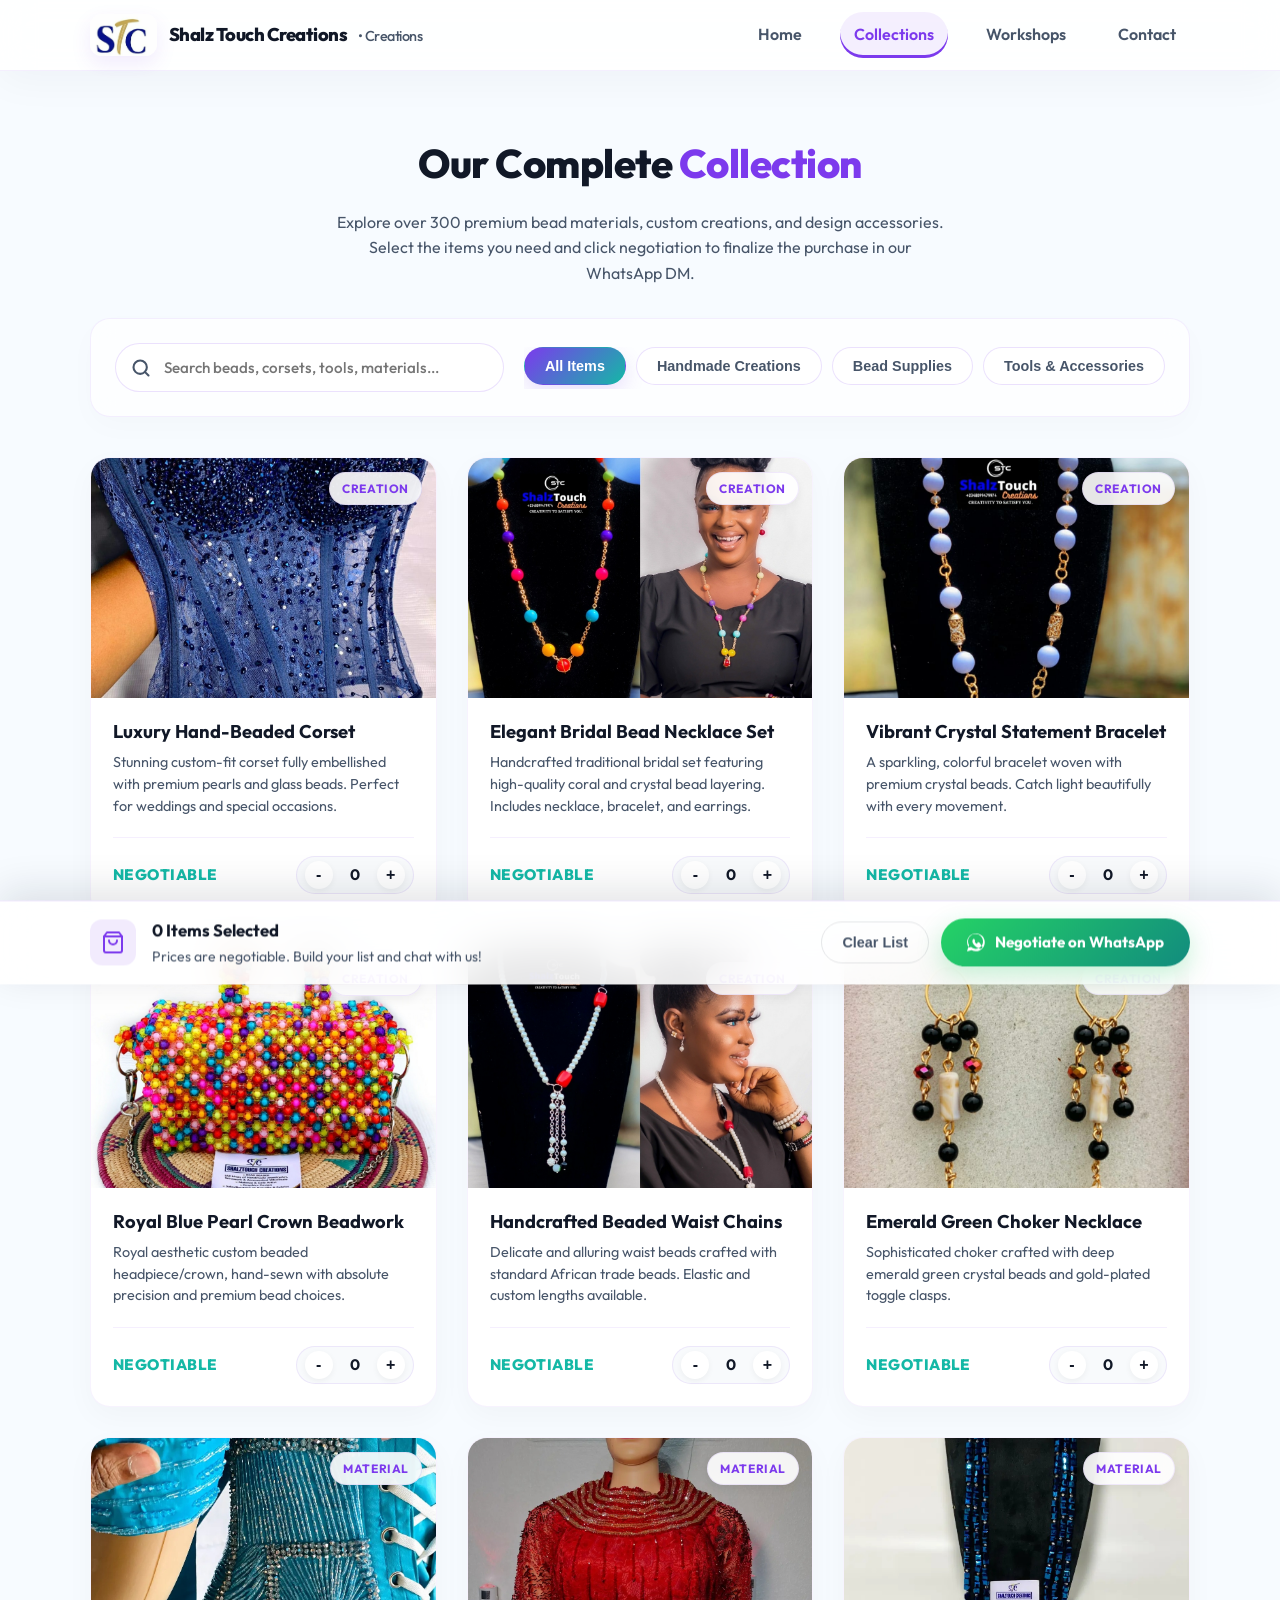
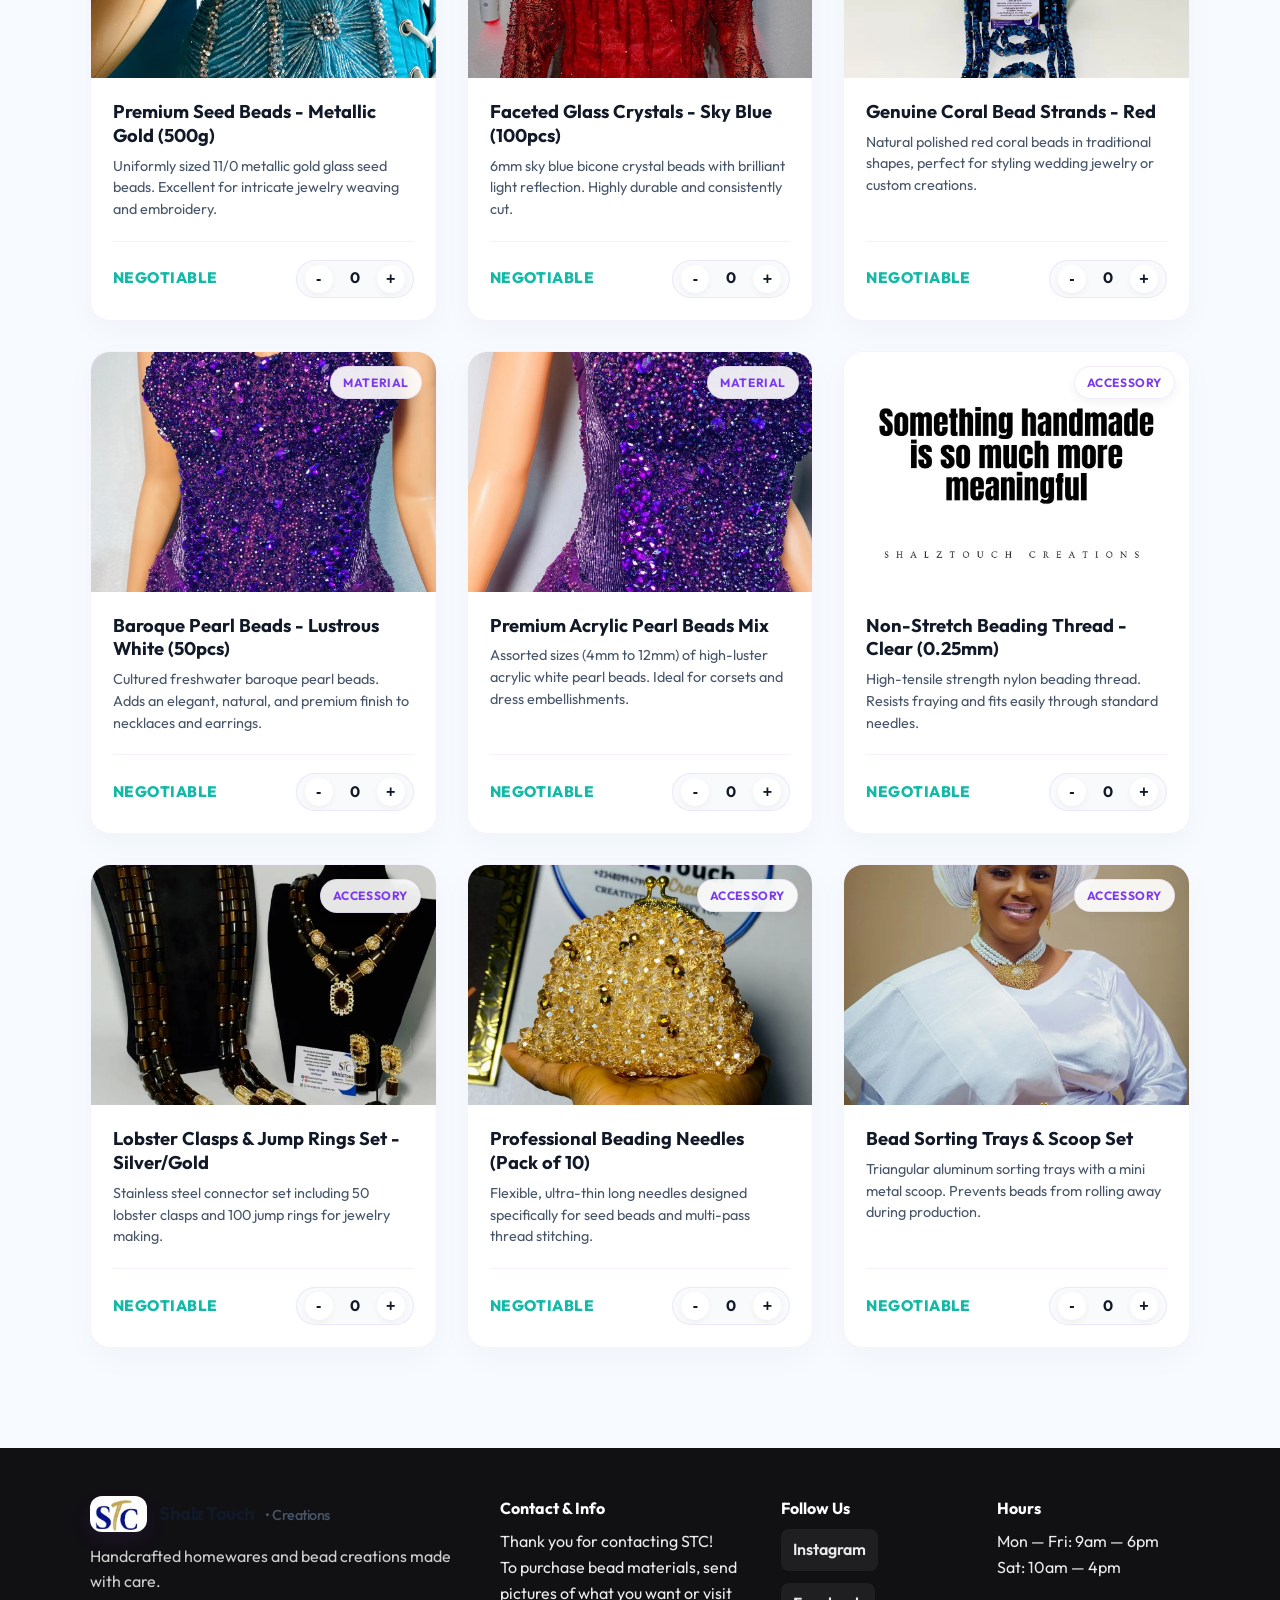
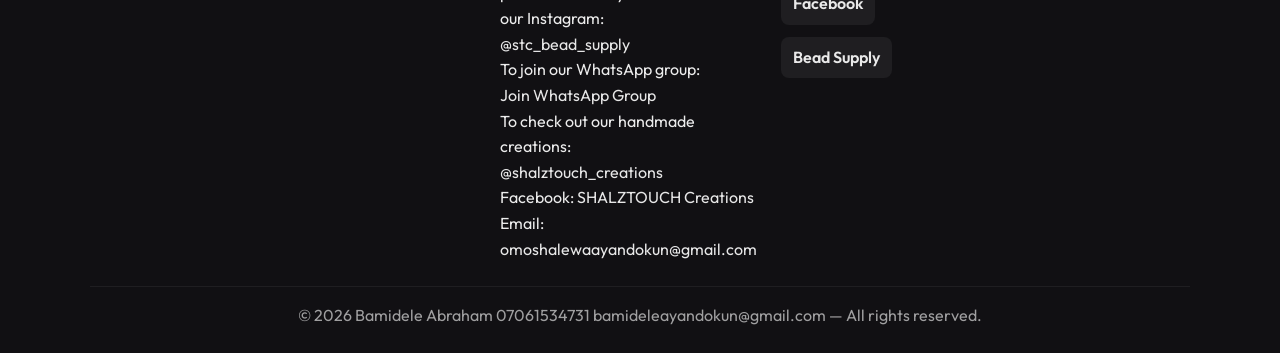
==== commit 3486616d: "update" ====
--- a/collection.html
+++ b/collection.html
@@ -1,245 +1,337 @@
 <!doctype html>
 <html lang="en">
-
-<head>
-  <meta charset="UTF-8" />
-  <meta name="viewport" content="width=device-width, initial-scale=1.0" />
-  <title>Shalz Touch | Collection & Supplies</title>
-
-  <!-- Link Google Font (Outfit) for a modern, clean typography look -->
-  <link rel="preconnect" href="https://fonts.googleapis.com" />
-  <link rel="preconnect" href="https://fonts.gstatic.com" crossorigin />
-  <link href="https://fonts.googleapis.com/css2?family=Outfit:wght@300;400;500;600;800&display=swap" rel="stylesheet" />
-
-  <!-- Link our external stylesheet -->
-  <link rel="stylesheet" href="style.css" />
-</head>
-
-<body>
-  <!-- HEADER / NAVIGATION BAR (matching landing page styling) -->
-  <header class="header">
-    <div class="container navbar">
-      <a href="index.html" class="logo-container">
-        <img src="images/logo.jpg" alt="Shalz Touch Logo" class="logo-img" />
-        <span class="logo-text">Shalz Touch Creations</span>
-      </a>
-
-      <nav class="nav-menu">
-        <a href="index.html#home" class="nav-link">Home</a>
-        <a href="collection.html" class="nav-link active">Collections</a>
-        <a href="workshop.html" class="nav-link">Workshops</a>
-
-        <a href="https://wa.me/2348099479974" class="nav-link" target="_blank" rel="noopener noreferrer">Contact</a>
-      </nav>
-
-      <div class="nav-action">
-        <a href="https://wa.me/2348099479974" class="btn btn-secondary" target="_blank" rel="noopener noreferrer">Get in
-          Touch</a>
+  <head>
+    <meta charset="UTF-8" />
+    <meta name="viewport" content="width=device-width, initial-scale=1.0" />
+    <title>Shalz Touch | Collection & Supplies</title>
+
+    <!-- Link Google Font (Outfit) for a modern, clean typography look -->
+    <link rel="preconnect" href="https://fonts.googleapis.com" />
+    <link rel="preconnect" href="https://fonts.gstatic.com" crossorigin />
+    <link
+      href="https://fonts.googleapis.com/css2?family=Outfit:wght@300;400;500;600;800&display=swap"
+      rel="stylesheet"
+    />
+
+    <!-- Link our external stylesheet -->
+    <link rel="stylesheet" href="style.css" />
+  </head>
+
+  <body>
+    <!-- HEADER / NAVIGATION BAR (matching landing page styling) -->
+    <header class="header">
+      <div class="container navbar">
+        <a href="index.html" class="logo-container">
+          <img src="images/logo.jpg" alt="Shalz Touch Logo" class="logo-img" />
+          <span class="logo-text">Shalz Touch Creations</span>
+        </a>
+
+        <nav class="nav-menu">
+          <a href="index.html#home" class="nav-link">Home</a>
+          <a href="collection.html" class="nav-link active">Collections</a>
+          <a href="workshop.html" class="nav-link">Workshops</a>
+          <a href="contact.html" class="nav-link">Contact</a>
+        </nav>
+      </div>
+    </header>
+
+    <!-- CATALOG MAIN AREA -->
+    <main class="catalog-section">
+      <div class="container">
+        <!-- Gallery Header -->
+        <div class="gallery-header">
+          <h2>Our Complete <span class="highlight">Collection</span></h2>
+          <p>
+            Explore over 300 premium bead materials, custom creations, and
+            design accessories. Select the items you need and click negotiation
+            to finalize the purchase in our WhatsApp DM.
+          </p>
+        </div>
+
+        <!-- Controls (Search & Filters) -->
+        <div class="catalog-controls">
+          <!-- Search box with dynamic search icon -->
+          <div class="search-box">
+            <svg
+              width="20"
+              height="20"
+              viewBox="0 0 24 24"
+              fill="none"
+              stroke="currentColor"
+              stroke-width="2.5"
+              stroke-linecap="round"
+              stroke-linejoin="round"
+            >
+              <circle cx="11" cy="11" r="8"></circle>
+              <line x1="21" y1="21" x2="16.65" y2="16.65"></line>
+            </svg>
+            <input
+              type="text"
+              id="searchInput"
+              class="search-input"
+              placeholder="Search beads, corsets, tools, materials..."
+              oninput="handleSearch(event)"
+            />
+          </div>
+
+          <!-- Category filter tabs -->
+          <div class="filter-tabs">
+            <button
+              class="filter-btn active"
+              data-category="all"
+              onclick="setCategory('all')"
+            >
+              All Items
+            </button>
+            <button
+              class="filter-btn"
+              data-category="creations"
+              onclick="setCategory('creations')"
+            >
+              Handmade Creations
+            </button>
+            <button
+              class="filter-btn"
+              data-category="materials"
+              onclick="setCategory('materials')"
+            >
+              Bead Supplies
+            </button>
+            <button
+              class="filter-btn"
+              data-category="accessories"
+              onclick="setCategory('accessories')"
+            >
+              Tools & Accessories
+            </button>
+          </div>
+        </div>
+
+        <!-- Catalog Grid -->
+        <div class="catalog-grid" id="catalogGrid">
+          <!-- Dynamically populated via products.js -->
+        </div>
+      </div>
+    </main>
+
+    <!-- FLOATING WHATSAPP CART DRAWER (Option 1) -->
+    <div class="whatsapp-drawer" id="whatsappDrawer">
+      <div class="container drawer-flex">
+        <div class="drawer-info">
+          <div class="drawer-bag-icon">
+            <svg
+              width="24"
+              height="24"
+              viewBox="0 0 24 24"
+              fill="none"
+              stroke="currentColor"
+              stroke-width="2"
+              stroke-linecap="round"
+              stroke-linejoin="round"
+            >
+              <path d="M6 2 3 6v14a2 2 0 0 0 2 2h14a2 2 0 0 0 2-2V6l-3-4Z" />
+              <path d="M3 6h18" />
+              <path d="M16 10a4 4 0 0 1-8 0" />
+            </svg>
+          </div>
+          <div class="drawer-text">
+            <h4 id="drawerHeading">0 Items Selected</h4>
+            <p>Prices are negotiable. Build your list and chat with us!</p>
+          </div>
+        </div>
+
+        <div class="drawer-actions">
+          <button class="btn-clear-bag" onclick="clearBag()">Clear List</button>
+          <a
+            id="whatsappBtn"
+            class="btn-whatsapp-negotiate"
+            href="#"
+            target="_blank"
+            rel="noopener noreferrer"
+          >
+            <svg width="18" height="18" viewBox="0 0 24 24" fill="currentColor">
+              <path
+                d="M.057 24l1.687-6.163c-1.041-1.804-1.588-3.849-1.587-5.946C.003 5.324 5.328 0 11.857 0c3.161.001 6.132 1.23 8.37 3.469 2.237 2.24 3.466 5.21 3.466 8.377-.003 6.534-5.328 11.858-11.857 11.858-2.004-.002-3.974-.51-5.768-1.47L0 24zm6.59-4.846c1.6.95 3.188 1.449 4.725 1.45 5.489 0 9.952-4.466 9.955-9.958.002-2.661-1.034-5.163-2.92-7.05-1.884-1.884-4.385-2.92-7.05-2.92-5.498 0-9.96 4.466-9.963 9.96-.001 1.706.469 3.374 1.36 4.866l-.993 3.63 3.733-.978zm10.155-6.732c-.27-.136-1.602-.79-1.85-.88-.25-.09-.43-.136-.61.136-.18.27-.7 1.884-.86 2.064-.16.18-.32.2-.59.065-1.099-.549-1.837-1.11-2.564-2.355-.19-.325.19-.3.543-.997.092-.18.046-.34-.023-.477-.07-.136-.61-1.47-.837-2.01-.222-.533-.448-.46-.61-.469-.157-.008-.337-.01-.518-.01-.18 0-.47.067-.716.34-.247.27-.94 1.178-.94 2.87 0 1.693 1.232 3.327 1.402 3.554.17.228 2.425 3.703 5.875 5.192.82.354 1.46.566 1.96.726.824.262 1.575.225 2.167.137.66-.098 1.602-.656 1.83-1.258.228-.6.228-1.116.16-1.224-.07-.107-.27-.174-.54-.31z"
+              ></path>
+            </svg>
+            <span>Negotiate on WhatsApp</span>
+          </a>
+        </div>
       </div>
     </div>
-  </header>
-
-  <!-- CATALOG MAIN AREA -->
-  <main class="catalog-section">
-    <div class="container">
-      <!-- Gallery Header -->
-      <div class="gallery-header">
-        <h2>Our Complete <span class="highlight">Collection</span></h2>
+
+    <!-- FOOTER SECTION (matching landing page footer) -->
+    <footer class="site-footer">
+      <div class="container footer-grid">
+        <div class="footer-brand">
+          <a href="index.html" class="logo-container">
+            <img
+              src="images/logo.jpg"
+              alt="Shalz Touch Logo"
+              class="logo-img"
+            />
+            <span class="logo-text">Shalz Touch</span>
+          </a>
+          <p class="footer-desc">
+            Handcrafted homewares and bead creations made with care.
+          </p>
+        </div>
+
+        <div class="footer-contact">
+          <h4>Contact & Info</h4>
+          <p>Thank you for contacting STC!</p>
+          <p>
+            To purchase bead materials, send pictures of what you want or visit
+            our Instagram:
+            <br />
+            <a
+              href="https://www.instagram.com/stc_bead_supply"
+              target="_blank"
+              rel="noopener noreferrer"
+            >
+              @stc_bead_supply
+            </a>
+          </p>
+          <p>
+            To join our WhatsApp group:
+            <br />
+            <a
+              href="https://chat.whatsapp.com/FZWHW0nlH484iBBQsxRqds"
+              target="_blank"
+              rel="noopener noreferrer"
+            >
+              Join WhatsApp Group
+            </a>
+          </p>
+          <p>
+            To check out our handmade creations:
+            <br />
+            <a
+              href="https://www.instagram.com/shalztouch_creations"
+              target="_blank"
+              rel="noopener noreferrer"
+            >
+              @shalztouch_creations
+            </a>
+          </p>
+          <p>
+            Facebook:
+            <a
+              href="https://www.facebook.com/SHALZTOUCH/"
+              target="_blank"
+              rel="noopener noreferrer"
+            >
+              SHALZTOUCH Creations
+            </a>
+          </p>
+          <p>
+            Email:
+            <a href="mailto:omoshalewaayandokun@gmail.com">
+              omoshalewaayandokun@gmail.com
+            </a>
+          </p>
+        </div>
+
+        <div class="footer-social">
+          <h4>Follow Us</h4>
+          <div class="social-links">
+            <a
+              href="https://www.instagram.com/shalztouch_creations"
+              class="social-link"
+              target="_blank"
+              rel="noopener noreferrer"
+            >
+              Instagram
+            </a>
+            <a
+              href="https://www.facebook.com/SHALZTOUCH/"
+              class="social-link"
+              target="_blank"
+              rel="noopener noreferrer"
+            >
+              Facebook
+            </a>
+            <a
+              href="https://www.instagram.com/stc_bead_supply"
+              class="social-link"
+              target="_blank"
+              rel="noopener noreferrer"
+            >
+              Bead Supply
+            </a>
+          </div>
+        </div>
+
+        <div class="footer-hours">
+          <h4>Hours</h4>
+          <p>Mon — Fri: 9am — 6pm</p>
+          <p>Sat: 10am — 4pm</p>
+        </div>
+      </div>
+      <div class="container footer-bottom">
         <p>
-          Explore over 300 premium bead materials, custom creations, and design accessories.
-          Select the items you need and click negotiation to finalize the purchase in our WhatsApp DM.
+          &copy; 2026 Bamidele Abraham 07061534731 bamideleayandokun@gmail.com —
+          All rights reserved.
         </p>
       </div>
-
-      <!-- Controls (Search & Filters) -->
-      <div class="catalog-controls">
-        <!-- Search box with dynamic search icon -->
-        <div class="search-box">
-          <svg width="20" height="20" viewBox="0 0 24 24" fill="none" stroke="currentColor" stroke-width="2.5"
-            stroke-linecap="round" stroke-linejoin="round">
-            <circle cx="11" cy="11" r="8"></circle>
-            <line x1="21" y1="21" x2="16.65" y2="16.65"></line>
-          </svg>
-          <input type="text" id="searchInput" class="search-input"
-            placeholder="Search beads, corsets, tools, materials..." oninput="handleSearch(event)" />
-        </div>
-
-        <!-- Category filter tabs -->
-        <div class="filter-tabs">
-          <button class="filter-btn active" data-category="all" onclick="setCategory('all')">
-            All Items
-          </button>
-          <button class="filter-btn" data-category="creations" onclick="setCategory('creations')">
-            Handmade Creations
-          </button>
-          <button class="filter-btn" data-category="materials" onclick="setCategory('materials')">
-            Bead Supplies
-          </button>
-          <button class="filter-btn" data-category="accessories" onclick="setCategory('accessories')">
-            Tools & Accessories
-          </button>
-        </div>
-      </div>
-
-      <!-- Catalog Grid -->
-      <div class="catalog-grid" id="catalogGrid">
-        <!-- Dynamically populated via products.js -->
-      </div>
-    </div>
-  </main>
-
-  <!-- FLOATING WHATSAPP CART DRAWER (Option 1) -->
-  <div class="whatsapp-drawer" id="whatsappDrawer">
-    <div class="container drawer-flex">
-      <div class="drawer-info">
-        <div class="drawer-bag-icon">
-          <svg width="24" height="24" viewBox="0 0 24 24" fill="none" stroke="currentColor" stroke-width="2"
-            stroke-linecap="round" stroke-linejoin="round">
-            <path d="M6 2 3 6v14a2 2 0 0 0 2 2h14a2 2 0 0 0 2-2V6l-3-4Z" />
-            <path d="M3 6h18" />
-            <path d="M16 10a4 4 0 0 1-8 0" />
-          </svg>
-        </div>
-        <div class="drawer-text">
-          <h4 id="drawerHeading">0 Items Selected</h4>
-          <p>Prices are negotiable. Build your list and chat with us!</p>
-        </div>
-      </div>
-
-      <div class="drawer-actions">
-        <button class="btn-clear-bag" onclick="clearBag()">Clear List</button>
-        <a id="whatsappBtn" class="btn-whatsapp-negotiate" href="#" target="_blank" rel="noopener noreferrer">
-          <svg width="18" height="18" viewBox="0 0 24 24" fill="currentColor">
-            <path
-              d="M.057 24l1.687-6.163c-1.041-1.804-1.588-3.849-1.587-5.946C.003 5.324 5.328 0 11.857 0c3.161.001 6.132 1.23 8.37 3.469 2.237 2.24 3.466 5.21 3.466 8.377-.003 6.534-5.328 11.858-11.857 11.858-2.004-.002-3.974-.51-5.768-1.47L0 24zm6.59-4.846c1.6.95 3.188 1.449 4.725 1.45 5.489 0 9.952-4.466 9.955-9.958.002-2.661-1.034-5.163-2.92-7.05-1.884-1.884-4.385-2.92-7.05-2.92-5.498 0-9.96 4.466-9.963 9.96-.001 1.706.469 3.374 1.36 4.866l-.993 3.63 3.733-.978zm10.155-6.732c-.27-.136-1.602-.79-1.85-.88-.25-.09-.43-.136-.61.136-.18.27-.7 1.884-.86 2.064-.16.18-.32.2-.59.065-1.099-.549-1.837-1.11-2.564-2.355-.19-.325.19-.3.543-.997.092-.18.046-.34-.023-.477-.07-.136-.61-1.47-.837-2.01-.222-.533-.448-.46-.61-.469-.157-.008-.337-.01-.518-.01-.18 0-.47.067-.716.34-.247.27-.94 1.178-.94 2.87 0 1.693 1.232 3.327 1.402 3.554.17.228 2.425 3.703 5.875 5.192.82.354 1.46.566 1.96.726.824.262 1.575.225 2.167.137.66-.098 1.602-.656 1.83-1.258.228-.6.228-1.116.16-1.224-.07-.107-.27-.174-.54-.31z" />
-          </svg>
-          <span>Negotiate on WhatsApp</span>
-        </a>
-      </div>
-    </div>
-  </div>
-
-  <!-- FOOTER SECTION (matching landing page footer) -->
-  <footer class="site-footer">
-    <div class="container footer-grid">
-      <div class="footer-brand">
-        <a href="index.html" class="logo-container">
-          <img src="images/logo.jpg" alt="Shalz Touch Logo" class="logo-img" />
-          <span class="logo-text">Shalz Touch</span>
-        </a>
-        <p class="footer-desc">Handcrafted homewares and bead creations made with care.</p>
-      </div>
-
-      <div class="footer-contact">
-        <h4>Contact & Info</h4>
-        <p>Thank you for contacting STC!</p>
-        <p>
-          To purchase bead materials, send pictures of what you want or visit
-          our Instagram:
-          <br />
-          <a href="https://www.instagram.com/stc_bead_supply" target="_blank"
-            rel="noopener noreferrer">@stc_bead_supply</a>
-        </p>
-        <p>
-          To join our WhatsApp group:
-          <br />
-          <a href="https://chat.whatsapp.com/FZWHW0nlH484iBBQsxRqds" target="_blank" rel="noopener noreferrer">Join
-            WhatsApp Group</a>
-        </p>
-        <p>
-          To check out our handmade creations:
-          <br />
-          <a href="https://www.instagram.com/shalztouch_creations" target="_blank"
-            rel="noopener noreferrer">@shalztouch_creations</a>
-        </p>
-        <p>
-          Facebook:
-          <a href="https://www.facebook.com/SHALZTOUCH/" target="_blank" rel="noopener noreferrer">SHALZTOUCH
-            Creations</a>
-        </p>
-        <p>
-          Email:
-          <a href="mailto:omoshalewaayandokun@gmail.com">omoshalewaayandokun@gmail.com</a>
-        </p>
-      </div>
-
-      <div class="footer-social">
-        <h4>Follow Us</h4>
-        <div class="social-links">
-          <a href="https://www.instagram.com/shalztouch_creations" class="social-link" target="_blank"
-            rel="noopener noreferrer">Instagram</a>
-          <a href="https://www.facebook.com/SHALZTOUCH/" class="social-link" target="_blank"
-            rel="noopener noreferrer">Facebook</a>
-          <a href="https://www.instagram.com/stc_bead_supply" class="social-link" target="_blank"
-            rel="noopener noreferrer">Bead Supply</a>
-        </div>
-      </div>
-
-      <div class="footer-hours">
-        <h4>Hours</h4>
-        <p>Mon — Fri: 9am — 6pm</p>
-        <p>Sat: 10am — 4pm</p>
-      </div>
-    </div>
-    <div class="container footer-bottom">
-      <p>
-        &copy; 2026 Bamidele Abraham 07061534731 bamideleayandokun@gmail.com —
-        All rights reserved.
-      </p>
-    </div>
-  </footer>
-
-  <!-- Scripts -->
-  <script src="products.js"></script>
-  <script>
-    // Active state variables
-    let currentCategory = 'all';
-    let searchQuery = '';
-    const selectedItems = {}; // Format: { productId: quantity }
-
-    // Get DOM elements
-    const catalogGrid = document.getElementById('catalogGrid');
-    const searchInput = document.getElementById('searchInput');
-    const whatsappDrawer = document.getElementById('whatsappDrawer');
-    const drawerHeading = document.getElementById('drawerHeading');
-    const whatsappBtn = document.getElementById('whatsappBtn');
-
-    // Initialize Catalog
-    window.addEventListener('DOMContentLoaded', () => {
-      renderProducts();
-    });
-
-    // Filter Category Setter
-    function setCategory(category) {
-      currentCategory = category;
-
-      // Update active class on tabs
-      document.querySelectorAll('.filter-btn').forEach(btn => {
-        btn.classList.toggle('active', btn.getAttribute('data-category') === category);
+    </footer>
+
+    <!-- Scripts -->
+    <script src="products.js"></script>
+    <script>
+      // Active state variables
+      let currentCategory = "all";
+      let searchQuery = "";
+      const selectedItems = {}; // Format: { productId: quantity }
+
+      // Get DOM elements
+      const catalogGrid = document.getElementById("catalogGrid");
+      const searchInput = document.getElementById("searchInput");
+      const whatsappDrawer = document.getElementById("whatsappDrawer");
+      const drawerHeading = document.getElementById("drawerHeading");
+      const whatsappBtn = document.getElementById("whatsappBtn");
+
+      // Initialize Catalog
+      window.addEventListener("DOMContentLoaded", () => {
+        renderProducts();
       });
 
-      renderProducts();
-    }
-
-    // Live Search input handler
-    function handleSearch(event) {
-      searchQuery = event.target.value.toLowerCase().trim();
-      renderProducts();
-    }
-
-    // Render items to the grid
-    function renderProducts() {
-      // Filter list based on selected category and query text
-      const filteredProducts = window.products.filter(product => {
-        const matchesCategory = currentCategory === 'all' || product.category === currentCategory;
-        const matchesSearch = product.name.toLowerCase().includes(searchQuery) ||
-          product.description.toLowerCase().includes(searchQuery);
-        return matchesCategory && matchesSearch;
-      });
-
-      // Handle empty states elegantly
-      if (filteredProducts.length === 0) {
-        catalogGrid.innerHTML = `
+      // Filter Category Setter
+      function setCategory(category) {
+        currentCategory = category;
+
+        // Update active class on tabs
+        document.querySelectorAll(".filter-btn").forEach((btn) => {
+          btn.classList.toggle(
+            "active",
+            btn.getAttribute("data-category") === category
+          );
+        });
+
+        renderProducts();
+      }
+
+      // Live Search input handler
+      function handleSearch(event) {
+        searchQuery = event.target.value.toLowerCase().trim();
+        renderProducts();
+      }
+
+      // Render items to the grid
+      function renderProducts() {
+        // Filter list based on selected category and query text
+        const filteredProducts = window.products.filter((product) => {
+          const matchesCategory =
+            currentCategory === "all" || product.category === currentCategory;
+          const matchesSearch =
+            product.name.toLowerCase().includes(searchQuery) ||
+            product.description.toLowerCase().includes(searchQuery);
+          return matchesCategory && matchesSearch;
+        });
+
+        // Handle empty states elegantly
+        if (filteredProducts.length === 0) {
+          catalogGrid.innerHTML = `
             <div class="catalog-empty">
               <svg width="48" height="48" viewBox="0 0 24 24" fill="none" stroke="currentColor" stroke-width="1.5" stroke-linecap="round" stroke-linejoin="round">
                 <circle cx="11" cy="11" r="8"></circle>
@@ -249,113 +341,115 @@
               <p>Try searching for a different keyword or checking other categories.</p>
             </div>
           `;
-        return;
-      }
-
-      // Build grid of product cards
-      catalogGrid.innerHTML = filteredProducts.map(product => {
-        const qty = selectedItems[product.id] || 0;
-
-        // Map short system categories to display labels
-        const categoryLabels = {
-          creations: 'Creation',
-          materials: 'Material',
-          accessories: 'Accessory'
-        };
-        const categoryLabel = categoryLabels[product.category] || product.category;
-
-        return `
-            <div class="catalog-card">
-              <div class="catalog-img-wrapper">
-                <img src="${product.image}" alt="${product.name}" class="catalog-img" />
-                <span class="catalog-category-tag">${categoryLabel}</span>
-              </div>
-              <div class="catalog-info">
-                <h3 class="catalog-title">${product.name}</h3>
-                <p class="catalog-desc">${product.description}</p>
-                <div class="catalog-actions">
-                  <span class="price-tag">Negotiable</span>
-                  <div class="quantity-control">
-                    <button class="quantity-btn" onclick="updateQuantity('${product.id}', -1)">-</button>
-                    <span class="quantity-val" id="qty-${product.id}">${qty}</span>
-                    <button class="quantity-btn" onclick="updateQuantity('${product.id}', 1)">+</button>
+          return;
+        }
+
+        // Build grid of product cards
+        catalogGrid.innerHTML = filteredProducts
+          .map((product) => {
+            const qty = selectedItems[product.id] || 0;
+
+            // Map short system categories to display labels
+            const categoryLabels = {
+              creations: "Creation",
+              materials: "Material",
+              accessories: "Accessory",
+            };
+            const categoryLabel =
+              categoryLabels[product.category] || product.category;
+
+            return `
+              <div class="catalog-card">
+                <div class="catalog-img-wrapper">
+                  <img src="${product.image}" alt="${product.name}" class="catalog-img" />
+                  <span class="catalog-category-tag">${categoryLabel}</span>
+                </div>
+                <div class="catalog-info">
+                  <h3 class="catalog-title">${product.name}</h3>
+                  <p class="catalog-desc">${product.description}</p>
+                  <div class="catalog-actions">
+                    <span class="price-tag">Negotiable</span>
+                    <div class="quantity-control">
+                      <button class="quantity-btn" onclick="updateQuantity('${product.id}', -1)">-</button>
+                      <span class="quantity-val" id="qty-${product.id}">${qty}</span>
+                      <button class="quantity-btn" onclick="updateQuantity('${product.id}', 1)">+</button>
+                    </div>
                   </div>
                 </div>
               </div>
-            </div>
-          `;
-      }).join('');
-    }
-
-    // Quantity increments and state management
-    function updateQuantity(productId, delta) {
-      const currentQty = selectedItems[productId] || 0;
-      const newQty = Math.max(0, currentQty + delta);
-
-      if (newQty === 0) {
-        delete selectedItems[productId];
-      } else {
-        selectedItems[productId] = newQty;
-      }
-
-      // Update the card UI value immediately
-      const valSpan = document.getElementById(`qty-${productId}`);
-      if (valSpan) {
-        valSpan.innerText = newQty;
-      }
-
-      updateDrawer();
-    }
-
-    // Reset negotiation bag
-    function clearBag() {
-      // Clear selecting keys
-      Object.keys(selectedItems).forEach(key => delete selectedItems[key]);
-
-      // Re-render UI grids & close drawer
-      renderProducts();
-      updateDrawer();
-    }
-
-    // Drawer visibility and link population
-    function updateDrawer() {
-      let totalQty = 0;
-      let distinctItems = 0;
-      const itemsList = [];
-
-      // Loop over selected quantities
-      Object.keys(selectedItems).forEach(id => {
-        const qty = selectedItems[id];
-        if (qty > 0) {
-          totalQty += qty;
-          distinctItems += 1;
-
-          // Find corresponding product object from db
-          const prod = window.products.find(p => p.id === id);
-          if (prod) {
-            itemsList.push(`- ${qty}x ${prod.name}`);
+            `;
+          })
+          .join("");
+      }
+
+      // Quantity increments and state management
+      function updateQuantity(productId, delta) {
+        const currentQty = selectedItems[productId] || 0;
+        const newQty = Math.max(0, currentQty + delta);
+
+        if (newQty === 0) {
+          delete selectedItems[productId];
+        } else {
+          selectedItems[productId] = newQty;
+        }
+
+        // Update the card UI value immediately
+        const valSpan = document.getElementById(`qty-${productId}`);
+        if (valSpan) {
+          valSpan.innerText = newQty;
+        }
+
+        updateDrawer();
+      }
+
+      // Reset negotiation bag
+      function clearBag() {
+        // Clear selecting keys
+        Object.keys(selectedItems).forEach((key) => delete selectedItems[key]);
+
+        // Re-render UI grids & close drawer
+        renderProducts();
+        updateDrawer();
+      }
+
+      // Drawer visibility and link population
+      function updateDrawer() {
+        let totalQty = 0;
+        let distinctItems = 0;
+        const itemsList = [];
+
+        // Loop over selected quantities
+        Object.keys(selectedItems).forEach((id) => {
+          const qty = selectedItems[id];
+          if (qty > 0) {
+            totalQty += qty;
+            distinctItems += 1;
+
+            // Find corresponding product object from db
+            const prod = window.products.find((p) => p.id === id);
+            if (prod) {
+              itemsList.push(`- ${qty}x ${prod.name}`);
+            }
           }
+        });
+
+        if (totalQty > 0) {
+          // Update drawer text details
+          drawerHeading.innerText = `${totalQty} Item${totalQty > 1 ? "s" : ""} Selected (${distinctItems} unique product${distinctItems > 1 ? "s" : ""})`;
+
+          // Generate WhatsApp Link containing pre-filled message text
+          const baseWhatsAppUrl = "https://wa.me/2348099479974";
+          const messageText = `Hello Shalz Touch! I am interested in negotiating the price for the following materials/products:\n\n${itemsList.join("\n")}\n\nCan we discuss the delivery and price? Thank you!`;
+
+          whatsappBtn.href = `${baseWhatsAppUrl}?text=${encodeURIComponent(messageText)}`;
+
+          // Show drawer
+          whatsappDrawer.classList.add("show");
+        } else {
+          // Hide drawer
+          whatsappDrawer.classList.remove("show");
         }
-      });
-
-      if (totalQty > 0) {
-        // Update drawer text details
-        drawerHeading.innerText = `${totalQty} Item${totalQty > 1 ? 's' : ''} Selected (${distinctItems} unique product${distinctItems > 1 ? 's' : ''})`;
-
-        // Generate Whatsapp Link containing pre-filled message text
-        const baseWhatsAppUrl = "https://wa.me/2348099479974";
-        const messageText = `Hello Shalz Touch! I am interested in negotiating the price for the following materials/products:\n\n${itemsList.join('\n')}\n\nCan we discuss the delivery and price? Thank you!`;
-
-        whatsappBtn.href = `${baseWhatsAppUrl}?text=${encodeURIComponent(messageText)}`;
-
-        // Show drawer
-        whatsappDrawer.classList.add('show');
-      } else {
-        // Hide drawer
-        whatsappDrawer.classList.remove('show');
-      }
-    }
-  </script>
-</body>
-
-</html>+      }
+    </script>
+  </body>
+</html>
--- a/style.css
+++ b/style.css
@@ -879,6 +879,59 @@
     background-color: var(--white);
 }
 
+.collections-header {
+    display: flex;
+    justify-content: space-between;
+    align-items: flex-end;
+    margin-bottom: 40px;
+    gap: 24px;
+}
+
+.collections-header-left {
+    text-align: left;
+}
+
+.view-all-collections-link {
+    display: inline-flex;
+    align-items: center;
+    gap: 8px;
+    color: var(--primary-color);
+    text-decoration: none;
+    font-weight: 600;
+    font-size: 0.95rem;
+    padding: 10px 20px;
+    border-radius: 999px;
+    background-color: rgba(124, 58, 237, 0.08);
+    transition: all 0.3s ease;
+    white-space: nowrap;
+}
+
+.view-all-collections-link:hover {
+    background-color: var(--primary-color);
+    color: white;
+    transform: translateY(-2px);
+    box-shadow: 0 4px 12px rgba(124, 58, 237, 0.2);
+}
+
+.view-all-collections-link span {
+    transition: transform 0.3s ease;
+}
+
+.view-all-collections-link:hover span {
+    transform: translateX(4px);
+}
+
+@media (max-width: 768px) {
+    .collections-header {
+        flex-direction: column;
+        align-items: flex-start;
+    }
+    
+    .view-all-collections-link {
+        align-self: flex-start;
+    }
+}
+
 .collections-grid {
     display: grid;
     grid-template-columns: repeat(auto-fit, minmax(260px, 1fr));
@@ -1182,6 +1235,607 @@
 @media (max-width: 600px) {
     .footer-grid {
         grid-template-columns: 1fr;
+    }
+}
+
+/* ==========================================
+   CONTACT PAGE STYLES
+   ========================================== */
+.contact-section {
+    padding: 80px 0 60px;
+    background-color: var(--bg-color);
+}
+
+.page-header {
+    text-align: center;
+    margin-bottom: 60px;
+    max-width: 700px;
+    margin-left: auto;
+    margin-right: auto;
+}
+
+.page-header h1 {
+    font-size: 3rem;
+    font-weight: 800;
+    color: var(--text-main);
+    margin-bottom: 16px;
+}
+
+.page-header p {
+    color: var(--text-muted);
+    font-size: 1.1rem;
+    line-height: 1.7;
+}
+
+.contact-grid {
+    display: grid;
+    grid-template-columns: 1fr 1.2fr;
+    gap: 40px;
+    margin-bottom: 80px;
+}
+
+@media (max-width: 900px) {
+    .contact-grid {
+        grid-template-columns: 1fr;
+    }
+}
+
+.contact-info {
+    display: flex;
+    flex-direction: column;
+    gap: 24px;
+}
+
+.contact-card {
+    background: white;
+    padding: 32px;
+    border-radius: 20px;
+    box-shadow: 0 4px 20px rgba(0, 0, 0, 0.04);
+    border: 1px solid rgba(124, 58, 237, 0.05);
+}
+
+.contact-card h3 {
+    font-size: 1.25rem;
+    font-weight: 700;
+    color: var(--text-main);
+    margin-bottom: 20px;
+}
+
+.contact-list {
+    list-style: none;
+    display: flex;
+    flex-direction: column;
+    gap: 24px;
+}
+
+.contact-list li {
+    display: flex;
+    gap: 16px;
+    align-items: flex-start;
+}
+
+.contact-list li svg {
+    color: var(--primary-color);
+    flex-shrink: 0;
+    margin-top: 4px;
+}
+
+.contact-list li strong {
+    display: block;
+    color: var(--text-main);
+    font-weight: 600;
+    margin-bottom: 4px;
+    font-size: 0.95rem;
+}
+
+.contact-list li p {
+    color: var(--text-muted);
+    font-size: 0.9rem;
+    margin: 0;
+    line-height: 1.6;
+}
+
+.social-links-contact {
+    display: flex;
+    flex-direction: column;
+    gap: 12px;
+}
+
+.social-links-contact a {
+    display: flex;
+    align-items: center;
+    gap: 12px;
+    padding: 12px 16px;
+    border-radius: 12px;
+    text-decoration: none;
+    color: var(--text-main);
+    font-weight: 600;
+    transition: all 0.3s ease;
+    background: var(--bg-color);
+}
+
+.social-links-contact a:hover {
+    background: rgba(124, 58, 237, 0.1);
+    color: var(--primary-color);
+    transform: translateX(4px);
+}
+
+.social-links-contact a svg {
+    color: var(--primary-color);
+}
+
+.quote-card {
+    padding: 32px;
+    background: linear-gradient(135deg, rgba(124, 58, 237, 0.08), rgba(20, 184, 166, 0.05));
+    border-radius: 20px;
+    border: 1px solid rgba(124, 58, 237, 0.1);
+}
+
+.quote-card p {
+    font-size: 1.1rem;
+    color: var(--text-main);
+    font-style: italic;
+    margin-bottom: 8px;
+}
+
+.quote-card small {
+    color: var(--text-muted);
+    font-weight: 600;
+}
+
+.contact-form-wrapper {
+    display: flex;
+    flex-direction: column;
+    gap: 20px;
+}
+
+.contact-form-card {
+    background: white;
+    padding: 40px;
+    border-radius: 20px;
+    box-shadow: 0 8px 30px rgba(0, 0, 0, 0.05);
+}
+
+.contact-form-card h3 {
+    font-size: 1.5rem;
+    font-weight: 700;
+    color: var(--text-main);
+    margin-bottom: 24px;
+}
+
+.contact-form {
+    display: flex;
+    flex-direction: column;
+    gap: 20px;
+}
+
+.form-row {
+    display: grid;
+    grid-template-columns: 1fr 1fr;
+    gap: 20px;
+}
+
+@media (max-width: 600px) {
+    .form-row {
+        grid-template-columns: 1fr;
+    }
+}
+
+.form-group {
+    display: flex;
+    flex-direction: column;
+    gap: 8px;
+}
+
+.form-group label {
+    font-weight: 600;
+    color: var(--text-main);
+    font-size: 0.9rem;
+}
+
+.form-group input,
+.form-group textarea {
+    padding: 14px 18px;
+    border: 2px solid rgba(124, 58, 237, 0.1);
+    border-radius: 12px;
+    font-size: 0.95rem;
+    font-family: 'Outfit', sans-serif;
+    background: var(--bg-color);
+    color: var(--text-main);
+    transition: all 0.3s ease;
+}
+
+.form-group input:focus,
+.form-group textarea:focus {
+    outline: none;
+    border-color: var(--primary-color);
+    background: white;
+    box-shadow: 0 0 0 4px rgba(124, 58, 237, 0.08);
+}
+
+.form-group textarea {
+    resize: vertical;
+}
+
+.btn-submit {
+    display: inline-flex;
+    align-items: center;
+    justify-content: center;
+    gap: 10px;
+    padding: 16px 32px;
+    border-radius: 12px;
+    font-size: 1rem;
+    font-weight: 700;
+    text-decoration: none;
+    color: white;
+    background: linear-gradient(135deg, var(--primary-color), var(--secondary-color));
+    border: none;
+    cursor: pointer;
+    box-shadow: 0 8px 24px rgba(124, 58, 237, 0.2);
+    transition: all 0.3s ease;
+}
+
+.btn-submit:hover {
+    transform: translateY(-2px);
+    box-shadow: 0 12px 32px rgba(124, 58, 237, 0.3);
+}
+
+.whatsapp-quick-link {
+    display: flex;
+    align-items: center;
+    justify-content: center;
+    gap: 12px;
+    padding: 16px 24px;
+    background: linear-gradient(135deg, #25D366, #128C7E);
+    color: white;
+    text-decoration: none;
+    border-radius: 12px;
+    font-weight: 700;
+    font-size: 0.95rem;
+    transition: all 0.3s ease;
+    box-shadow: 0 4px 16px rgba(37, 211, 102, 0.25);
+}
+
+.whatsapp-quick-link:hover {
+    transform: translateY(-2px);
+    box-shadow: 0 8px 24px rgba(37, 211, 102, 0.35);
+}
+
+/* Studio Section */
+.studio-section {
+    background: #1a1425;
+    border-radius: 24px;
+    padding: 60px;
+    margin-bottom: 60px;
+}
+
+.studio-content {
+    display: grid;
+    grid-template-columns: 1fr 1fr;
+    gap: 50px;
+    align-items: center;
+}
+
+@media (max-width: 900px) {
+    .studio-section {
+        padding: 40px 30px;
+    }
+    
+    .studio-content {
+        grid-template-columns: 1fr;
+    }
+}
+
+.studio-image {
+    border-radius: 16px;
+    overflow: hidden;
+}
+
+.studio-image img {
+    width: 100%;
+    height: 100%;
+    object-fit: cover;
+    display: block;
+}
+
+.studio-text {
+    color: white;
+}
+
+.studio-badge {
+    display: inline-block;
+    letter-spacing: 0.15em;
+    text-transform: uppercase;
+    font-size: 0.75rem;
+    font-weight: 600;
+    color: rgba(255, 255, 255, 0.6);
+    margin-bottom: 16px;
+}
+
+.studio-text h2 {
+    font-size: 2.2rem;
+    font-weight: 800;
+    margin-bottom: 20px;
+    line-height: 1.2;
+}
+
+.studio-text p {
+    color: rgba(255, 255, 255, 0.75);
+    line-height: 1.7;
+    margin-bottom: 28px;
+}
+
+.studio-list {
+    list-style: none;
+    display: flex;
+    flex-direction: column;
+    gap: 12px;
+    margin-bottom: 32px;
+}
+
+.studio-list li {
+    display: flex;
+    align-items: center;
+    gap: 12px;
+    color: rgba(255, 255, 255, 0.9);
+    font-weight: 500;
+}
+
+.studio-list li svg {
+    color: var(--secondary-color);
+}
+
+.btn-outline-studio {
+    display: inline-flex;
+    padding: 12px 28px;
+    border: 1px solid rgba(255, 255, 255, 0.3);
+    color: white;
+    text-decoration: none;
+    border-radius: 999px;
+    font-weight: 600;
+    font-size: 0.9rem;
+    transition: all 0.3s ease;
+}
+
+.btn-outline-studio:hover {
+    background: rgba(255, 255, 255, 0.1);
+    border-color: white;
+}
+
+/* Hours Section */
+.hours-section {
+    text-align: center;
+    margin-bottom: 60px;
+}
+
+.hours-section h3 {
+    font-size: 1.75rem;
+    font-weight: 700;
+    color: var(--text-main);
+    margin-bottom: 8px;
+}
+
+.hours-section > p {
+    color: var(--text-muted);
+    margin-bottom: 32px;
+}
+
+.hours-grid {
+    display: grid;
+    grid-template-columns: 1.2fr 1fr;
+    gap: 30px;
+    align-items: stretch;
+}
+
+@media (max-width: 900px) {
+    .hours-grid {
+        grid-template-columns: 1fr;
+    }
+}
+
+.hours-card {
+    border-radius: 20px;
+    overflow: hidden;
+    background: white;
+    box-shadow: 0 4px 20px rgba(0, 0, 0, 0.04);
+}
+
+.hours-map {
+    position: relative;
+    width: 100%;
+    height: 300px;
+}
+
+.hours-map img,
+.hours-map video {
+    width: 100%;
+    height: 100%;
+    object-fit: cover;
+}
+
+.hours-map-overlay {
+    position: absolute;
+    inset: 0;
+    background: rgba(0, 0, 0, 0.3);
+    display: flex;
+    align-items: center;
+    justify-content: center;
+}
+
+.map-logo {
+    width: 60px;
+    height: 60px;
+    border-radius: 50%;
+    object-fit: cover;
+    border: 3px solid white;
+}
+
+.hours-info {
+    background: white;
+    padding: 32px;
+    border-radius: 20px;
+    box-shadow: 0 4px 20px rgba(0, 0, 0, 0.04);
+    display: flex;
+    flex-direction: column;
+    justify-content: center;
+}
+
+.hours-info h4 {
+    font-size: 1.25rem;
+    font-weight: 700;
+    color: var(--text-main);
+    margin-bottom: 20px;
+}
+
+.hours-list {
+    list-style: none;
+    display: flex;
+    flex-direction: column;
+    gap: 12px;
+    margin-bottom: 28px;
+}
+
+.hours-list li {
+    display: flex;
+    justify-content: space-between;
+    padding-bottom: 12px;
+    border-bottom: 1px solid rgba(124, 58, 237, 0.08);
+}
+
+.hours-list li span:first-child {
+    color: var(--text-muted);
+    font-weight: 500;
+}
+
+.hours-list li span:last-child {
+    color: var(--text-main);
+    font-weight: 600;
+}
+
+.hours-actions {
+    display: flex;
+    flex-direction: column;
+    gap: 12px;
+}
+
+.btn-hours-primary {
+    display: inline-flex;
+    align-items: center;
+    justify-content: center;
+    gap: 8px;
+    padding: 12px 24px;
+    background: linear-gradient(135deg, #25D366, #128C7E);
+    color: white;
+    border-radius: 12px;
+    text-decoration: none;
+    font-weight: 700;
+    transition: all 0.3s ease;
+}
+
+.btn-hours-primary:hover {
+    transform: translateY(-2px);
+    box-shadow: 0 6px 20px rgba(37, 211, 102, 0.25);
+}
+
+.btn-hours-secondary {
+    display: inline-flex;
+    align-items: center;
+    justify-content: center;
+    padding: 12px 24px;
+    background: var(--bg-color);
+    color: var(--text-main);
+    border-radius: 12px;
+    text-decoration: none;
+    font-weight: 600;
+    border: 1px solid rgba(124, 58, 237, 0.1);
+    transition: all 0.3s ease;
+}
+
+.btn-hours-secondary:hover {
+    background: rgba(124, 58, 237, 0.08);
+    border-color: var(--primary-color);
+    color: var(--primary-color);
+}
+
+/* FAQ Section */
+.faq-section {
+    margin-bottom: 40px;
+}
+
+.faq-section h3 {
+    text-align: center;
+    font-size: 1.5rem;
+    font-weight: 700;
+    color: var(--text-main);
+    margin-bottom: 32px;
+}
+
+.faq-list {
+    max-width: 800px;
+    margin: 0 auto;
+}
+
+.faq-item {
+    background: white;
+    border-radius: 12px;
+    margin-bottom: 12px;
+    border: 1px solid rgba(124, 58, 237, 0.05);
+    overflow: hidden;
+}
+
+.faq-question {
+    width: 100%;
+    padding: 20px 24px;
+    display: flex;
+    justify-content: space-between;
+    align-items: center;
+    background: none;
+    border: none;
+    font-size: 1rem;
+    font-weight: 600;
+    color: var(--text-main);
+    cursor: pointer;
+    transition: all 0.3s ease;
+    text-align: left;
+    font-family: 'Outfit', sans-serif;
+}
+
+.faq-question:hover {
+    background: var(--bg-color);
+}
+
+.faq-question svg {
+    transition: transform 0.3s ease;
+    color: var(--text-muted);
+}
+
+.faq-item.active .faq-question svg {
+    transform: rotate(180deg);
+}
+
+.faq-answer {
+    max-height: 0;
+    overflow: hidden;
+    transition: max-height 0.3s ease;
+}
+
+.faq-item.active .faq-answer {
+    max-height: 300px;
+}
+
+.faq-answer p {
+    padding: 0 24px 24px;
+    color: var(--text-muted);
+    line-height: 1.7;
+}
+
+@media (max-width: 768px) {
+    .contact-section {
+        padding: 50px 0 40px;
+    }
+    
+    .page-header h1 {
+        font-size: 2.2rem;
     }
 }
 
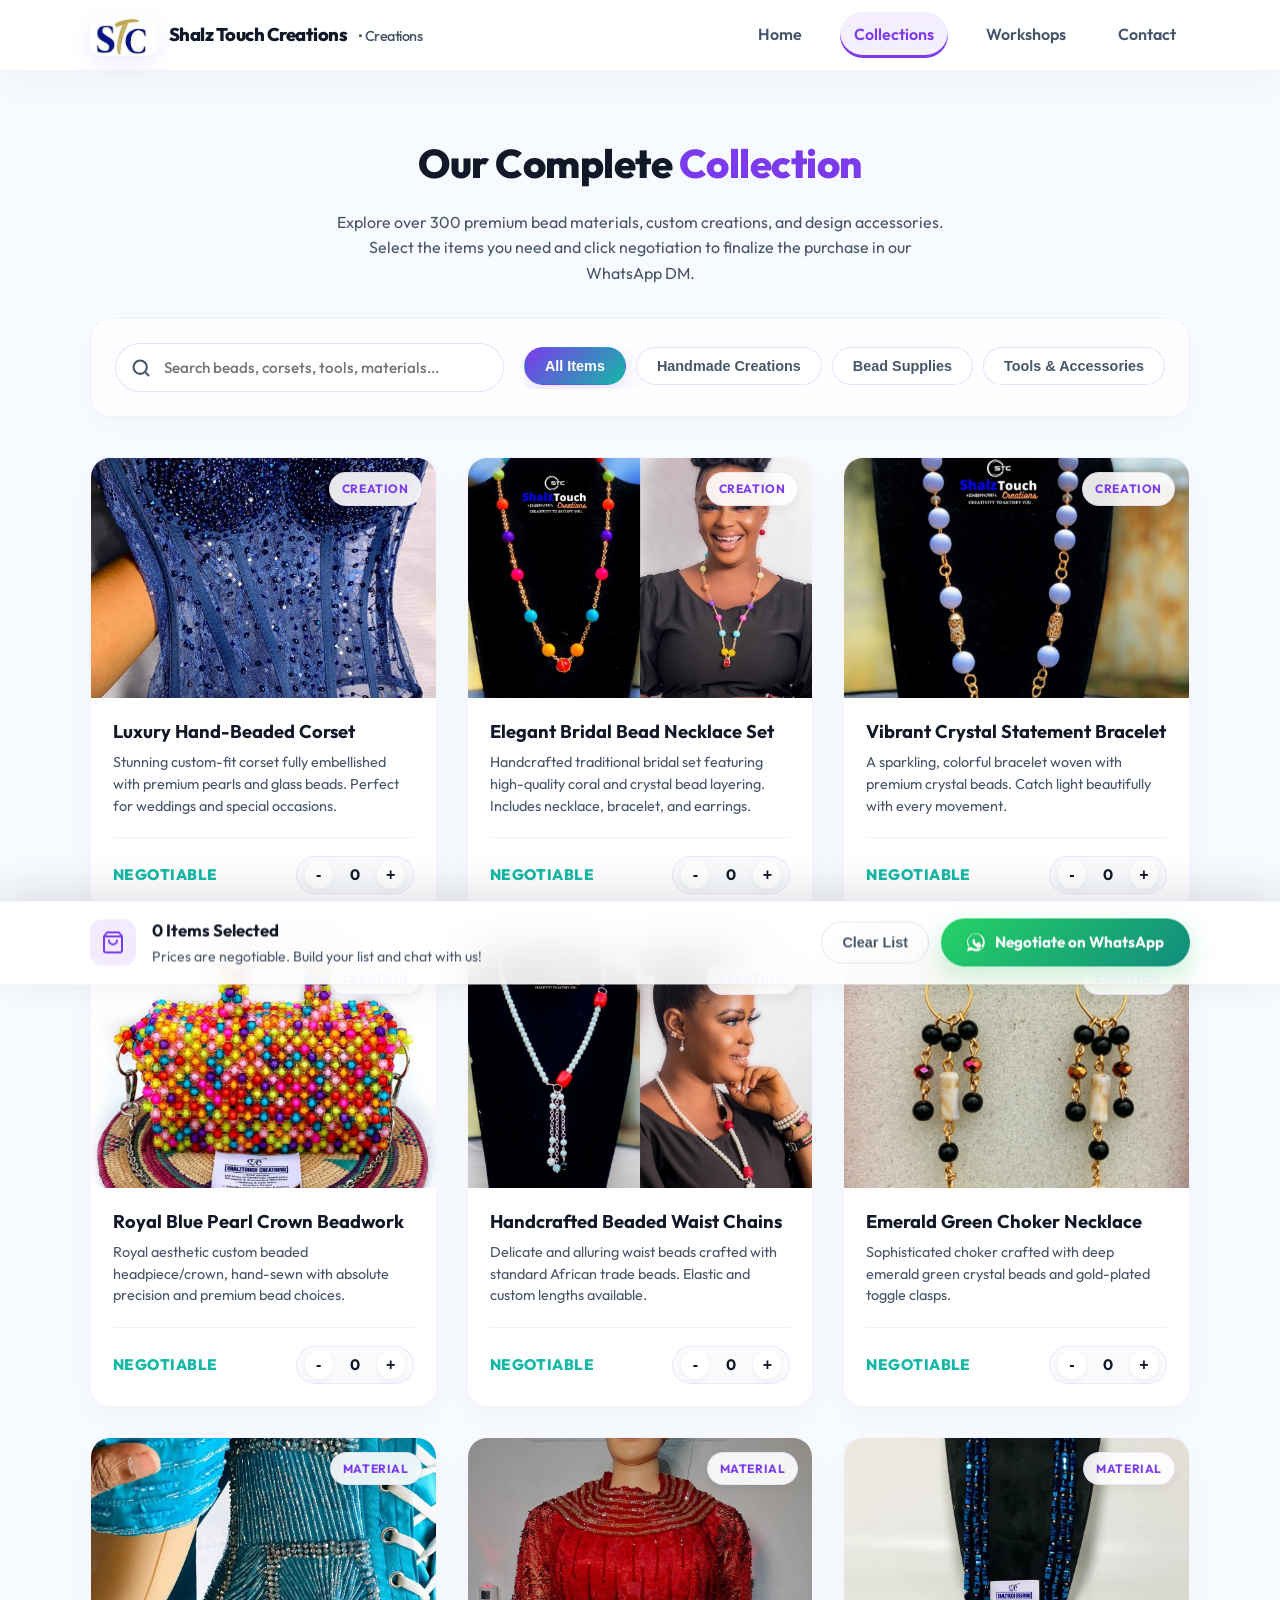
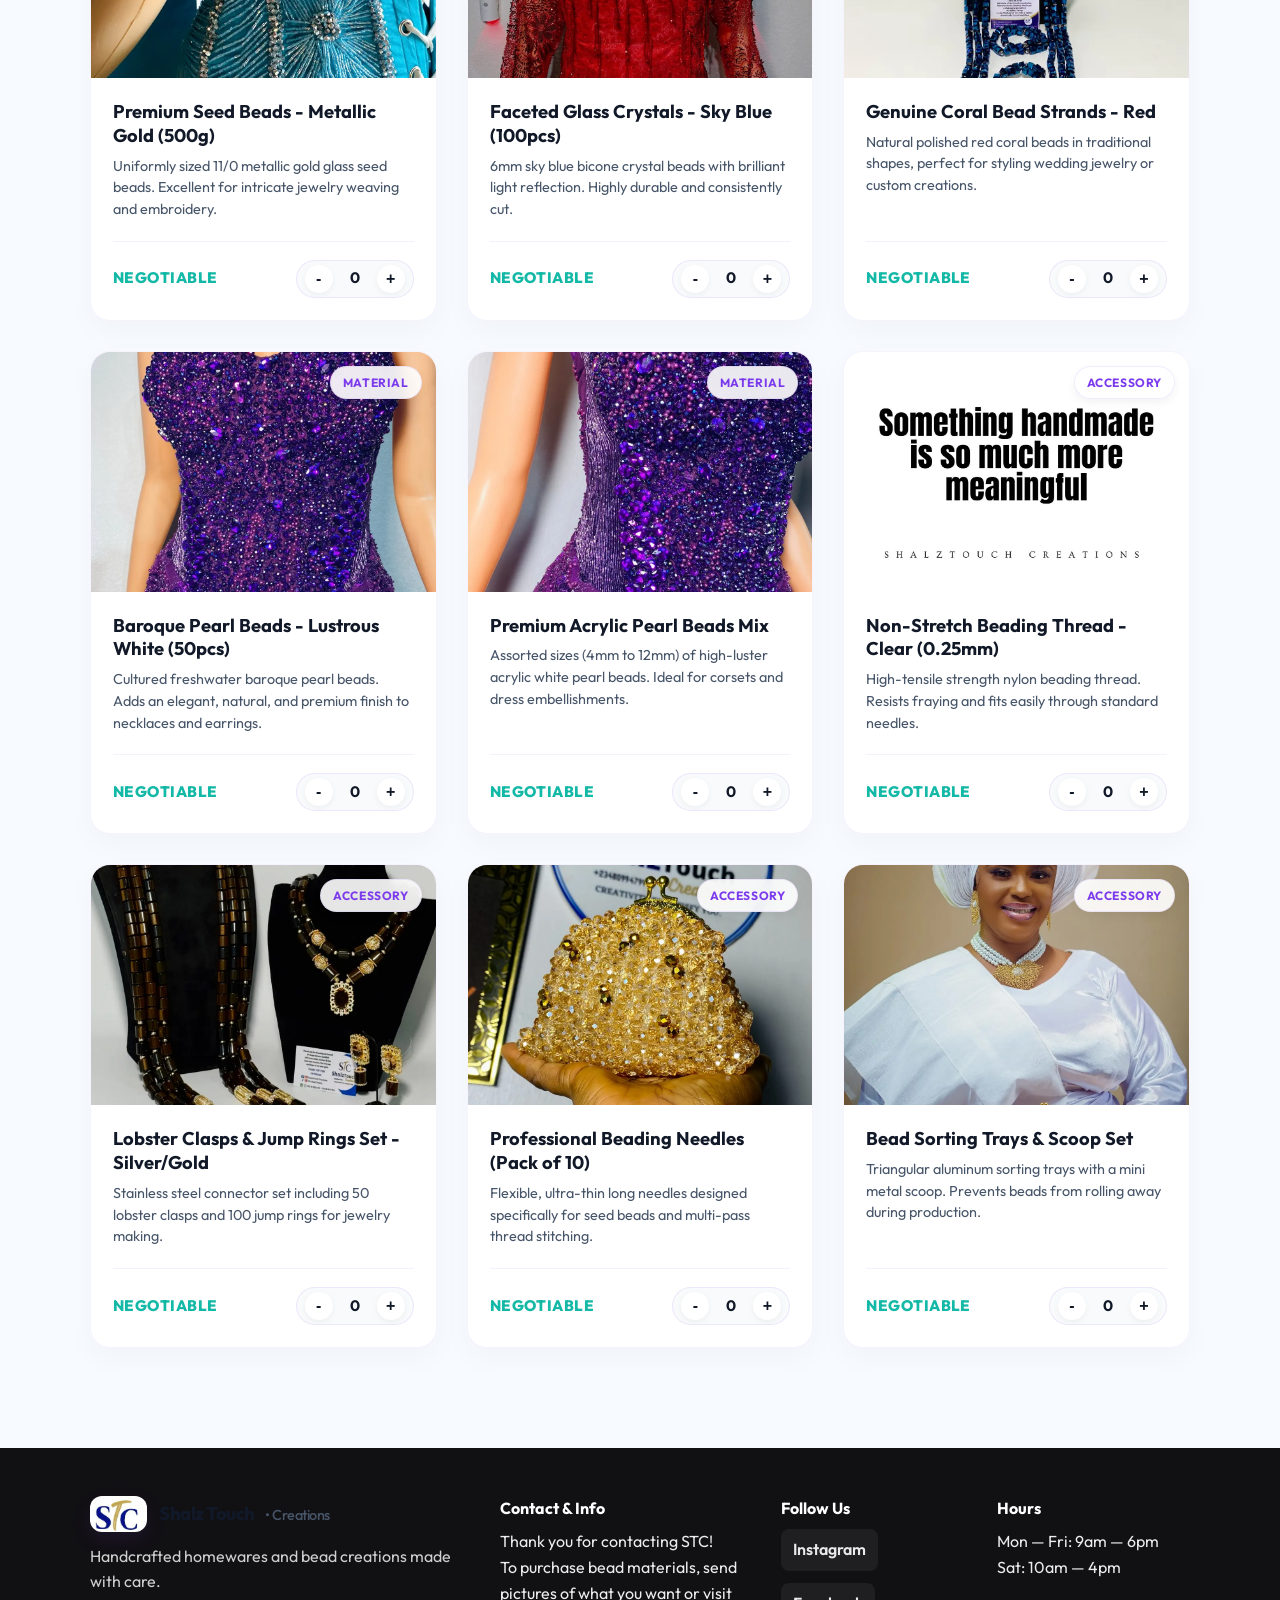
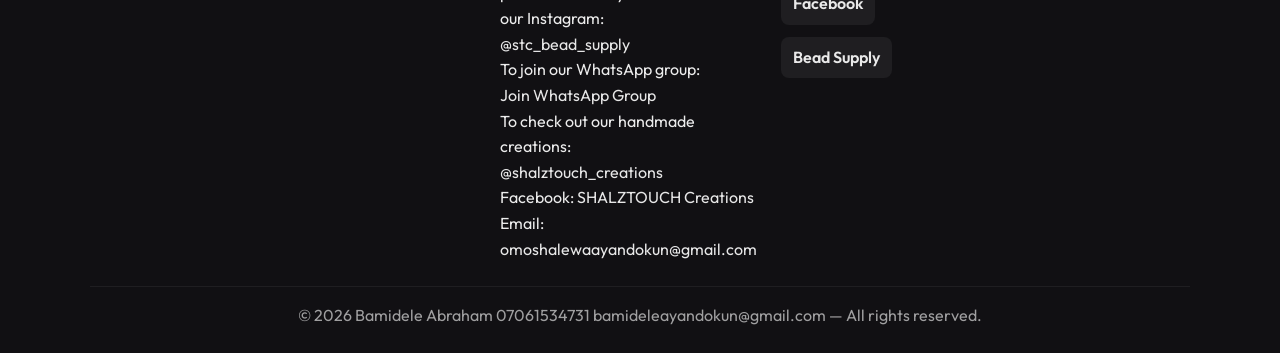
==== commit 785f5035: "update" ====
--- a/collection.html
+++ b/collection.html
@@ -15,6 +15,7 @@
 
     <!-- Link our external stylesheet -->
     <link rel="stylesheet" href="style.css" />
+    <script src="navigation.js" defer></script>
   </head>
 
   <body>
@@ -25,6 +26,19 @@
           <img src="images/logo.jpg" alt="Shalz Touch Logo" class="logo-img" />
           <span class="logo-text">Shalz Touch Creations</span>
         </a>
+
+        <!-- Mobile Menu Toggle Button -->
+        <button class="mobile-nav-toggle" aria-label="Toggle Navigation" aria-expanded="false">
+          <svg class="hamburger-icon" width="24" height="24" viewBox="0 0 24 24" fill="none" stroke="currentColor" stroke-width="2.5" stroke-linecap="round" stroke-linejoin="round">
+            <line x1="3" y1="12" x2="21" y2="12"></line>
+            <line x1="3" y1="6" x2="21" y2="6"></line>
+            <line x1="3" y1="18" x2="21" y2="18"></line>
+          </svg>
+          <svg class="close-icon" width="24" height="24" viewBox="0 0 24 24" fill="none" stroke="currentColor" stroke-width="2.5" stroke-linecap="round" stroke-linejoin="round">
+            <line x1="18" y1="6" x2="6" y2="18"></line>
+            <line x1="6" y1="6" x2="18" y2="18"></line>
+          </svg>
+        </button>
 
         <nav class="nav-menu">
           <a href="index.html#home" class="nav-link">Home</a>
--- a/style.css
+++ b/style.css
@@ -2,29 +2,29 @@
    SIMPLE, MODERN & LEARNABLE STYLESHEET
    ========================================== */
 
-/* 
+/*
   1. DESIGN TOKENS (CSS VARIABLES)
   Using variables makes it easy to change colors/spacing in one place.
   We use standard slate/indigo theme which is very premium but simple.
 */
 :root {
     /* Colors */
-    --primary-color: #7c3aed;       /* Rich violet */
-    --primary-hover: #4338ca;       /* Deep indigo hover */
-    --secondary-color: #14b8a6;     /* Fresh teal accent */
-    --bg-color: #f7fbff;            /* Soft sky blue background */
-    --text-main: #111827;           /* Dark slate text */
-    --text-muted: #475569;          /* Cool grey for subtitles */
+    --primary-color: #7c3aed; /* Rich violet */
+    --primary-hover: #4338ca; /* Deep indigo hover */
+    --secondary-color: #14b8a6; /* Fresh teal accent */
+    --bg-color: #f7fbff; /* Soft sky blue background */
+    --text-main: #111827; /* Dark slate text */
+    --text-muted: #475569; /* Cool grey for subtitles */
     --white: #ffffff;
-    
+
     /* Layout & Spacing */
     --max-width: 1100px;
     --border-radius: 12px;
     --transition-speed: 0.3s;
 }
 
-/* 
-  2. BASE RESET 
+/*
+  2. BASE RESET
   Clearing default browser margins and setting box-sizing for predictable layouts.
 */
 * {
@@ -34,14 +34,20 @@
 }
 
 body {
-    font-family: 'Outfit', -apple-system, BlinkMacSystemFont, 'Segoe UI', Roboto, sans-serif;
+    font-family:
+        "Outfit",
+        -apple-system,
+        BlinkMacSystemFont,
+        "Segoe UI",
+        Roboto,
+        sans-serif;
     background-color: var(--bg-color);
     color: var(--text-main);
     line-height: 1.6;
     overflow-x: hidden;
 }
 
-/* 
+/*
   3. LAYOUT UTILITIES
   Containers help keep our design centered and neat on wide screens.
 */
@@ -51,7 +57,7 @@
     margin: 0 auto; /* Centers the container horizontally */
 }
 
-/* 
+/*
   4. HEADER & NAVIGATION
   Using Flexbox to align the logo on the left and navigation links on the right.
 */
@@ -98,7 +104,7 @@
 }
 
 .logo-text::after {
-    content: ' • Creations';
+    content: " • Creations";
     font-size: 0.9rem;
     font-weight: 500;
     color: var(--text-muted);
@@ -194,7 +200,11 @@
 }
 
 .btn-primary {
-    background: linear-gradient(135deg, var(--primary-color), var(--secondary-color));
+    background: linear-gradient(
+        135deg,
+        var(--primary-color),
+        var(--secondary-color)
+    );
     color: var(--white);
     box-shadow: 0 18px 40px rgba(124, 58, 237, 0.18);
 }
@@ -225,7 +235,7 @@
     background-color: #edf2ff;
 }
 
-/* 
+/*
   6. HERO/MAIN SECTION — FULL-SCREEN CINEMATIC REDESIGN
   Background image slideshow with glassmorphism content overlay and animations.
 */
@@ -263,8 +273,12 @@
 }
 
 @keyframes heroKenBurns {
-    0%   { transform: scale(1)   translate(0, 0); }
-    100% { transform: scale(1.08) translate(-1%, -1%); }
+    0% {
+        transform: scale(1) translate(0, 0);
+    }
+    100% {
+        transform: scale(1.08) translate(-1%, -1%);
+    }
 }
 
 /* ---- Dark gradient overlay ---- */
@@ -275,8 +289,8 @@
     background: linear-gradient(
         135deg,
         rgba(10, 10, 18, 0.82) 0%,
-        rgba(20, 12, 40, 0.70) 40%,
-        rgba(124, 58, 237, 0.20) 100%
+        rgba(20, 12, 40, 0.7) 40%,
+        rgba(124, 58, 237, 0.2) 100%
     );
     backdrop-filter: saturate(1.2);
 }
@@ -298,50 +312,63 @@
 }
 
 .particle-1 {
-    width: 6px; height: 6px;
+    width: 6px;
+    height: 6px;
     background: rgba(124, 58, 237, 0.6);
-    top: 20%; left: 10%;
+    top: 20%;
+    left: 10%;
     animation-delay: 0s;
     animation-duration: 7s;
 }
 .particle-2 {
-    width: 4px; height: 4px;
+    width: 4px;
+    height: 4px;
     background: rgba(20, 184, 166, 0.5);
-    top: 60%; left: 80%;
+    top: 60%;
+    left: 80%;
     animation-delay: 1.5s;
     animation-duration: 9s;
 }
 .particle-3 {
-    width: 8px; height: 8px;
+    width: 8px;
+    height: 8px;
     background: rgba(255, 255, 255, 0.15);
-    top: 30%; left: 70%;
+    top: 30%;
+    left: 70%;
     animation-delay: 3s;
     animation-duration: 11s;
 }
 .particle-4 {
-    width: 5px; height: 5px;
+    width: 5px;
+    height: 5px;
     background: rgba(124, 58, 237, 0.4);
-    top: 75%; left: 25%;
+    top: 75%;
+    left: 25%;
     animation-delay: 2s;
     animation-duration: 8s;
 }
 .particle-5 {
-    width: 3px; height: 3px;
+    width: 3px;
+    height: 3px;
     background: rgba(20, 184, 166, 0.6);
-    top: 15%; left: 55%;
+    top: 15%;
+    left: 55%;
     animation-delay: 4s;
     animation-duration: 10s;
 }
 .particle-6 {
-    width: 7px; height: 7px;
+    width: 7px;
+    height: 7px;
     background: rgba(255, 255, 255, 0.1);
-    top: 50%; left: 40%;
+    top: 50%;
+    left: 40%;
     animation-delay: 5s;
     animation-duration: 12s;
 }
 
 @keyframes particleFloat {
-    0%, 100% {
+    0%,
+    100% {
         opacity: 0;
         transform: translateY(0) scale(0.5);
     }
@@ -400,8 +427,15 @@
 }
 
 @keyframes dotPulse {
-    0%, 100% { opacity: 1; transform: scale(1); }
-    50%      { opacity: 0.4; transform: scale(0.6); }
+    0%,
+    100% {
+        opacity: 1;
+        transform: scale(1);
+    }
+    50% {
+        opacity: 0.4;
+        transform: scale(0.6);
+    }
 }
 
 /* ---- Hero Title ---- */
@@ -416,7 +450,11 @@
 }
 
 .hero-section .hero-title .highlight {
-    background: linear-gradient(135deg, var(--primary-color), var(--secondary-color));
+    background: linear-gradient(
+        135deg,
+        var(--primary-color),
+        var(--secondary-color)
+    );
     -webkit-background-clip: text;
     -webkit-text-fill-color: transparent;
     background-clip: text;
@@ -449,8 +487,14 @@
     font-size: 0.98rem;
     text-decoration: none;
     color: #fff;
-    background: linear-gradient(135deg, var(--primary-color), var(--secondary-color));
-    box-shadow: 0 0 30px rgba(124, 58, 237, 0.35), 0 8px 24px rgba(124, 58, 237, 0.2);
+    background: linear-gradient(
+        135deg,
+        var(--primary-color),
+        var(--secondary-color)
+    );
+    box-shadow:
+        0 0 30px rgba(124, 58, 237, 0.35),
+        0 8px 24px rgba(124, 58, 237, 0.2);
     transition: all 0.35s ease;
     cursor: pointer;
     border: none;
@@ -458,7 +502,9 @@
 
 .btn-hero-primary:hover {
     transform: translateY(-3px);
-    box-shadow: 0 0 45px rgba(124, 58, 237, 0.5), 0 12px 32px rgba(124, 58, 237, 0.3);
+    box-shadow:
+        0 0 45px rgba(124, 58, 237, 0.5),
+        0 12px 32px rgba(124, 58, 237, 0.3);
 }
 
 .btn-hero-primary svg {
@@ -560,13 +606,24 @@
 .scroll-line {
     width: 1px;
     height: 40px;
-    background: linear-gradient(to bottom, rgba(255,255,255,0.5), transparent);
+    background: linear-gradient(
+        to bottom,
+        rgba(255, 255, 255, 0.5),
+        transparent
+    );
     animation: scrollPulse 2s ease-in-out infinite;
 }
 
 @keyframes scrollPulse {
-    0%, 100% { opacity: 0.3; transform: scaleY(0.6); }
-    50%      { opacity: 1;   transform: scaleY(1); }
+    0%,
+    100% {
+        opacity: 0.3;
+        transform: scaleY(0.6);
+    }
+    50% {
+        opacity: 1;
+        transform: scaleY(1);
+    }
 }
 
 /* ---- Staggered Entrance Animations ---- */
@@ -576,11 +633,21 @@
     animation: heroFadeUp 0.8s ease-out forwards;
 }
 
-.hero-animate-1 { animation-delay: 0.3s; }
-.hero-animate-2 { animation-delay: 0.55s; }
-.hero-animate-3 { animation-delay: 0.8s; }
-.hero-animate-4 { animation-delay: 1.05s; }
-.hero-animate-5 { animation-delay: 1.3s; }
+.hero-animate-1 {
+    animation-delay: 0.3s;
+}
+.hero-animate-2 {
+    animation-delay: 0.55s;
+}
+.hero-animate-3 {
+    animation-delay: 0.8s;
+}
+.hero-animate-4 {
+    animation-delay: 1.05s;
+}
+.hero-animate-5 {
+    animation-delay: 1.3s;
+}
 
 @keyframes heroFadeUp {
     to {
@@ -589,13 +656,15 @@
     }
 }
 
-/* 
+/*
   8. PRODUCT GALLERY GRID
   Using CSS Grid to create a flexible, auto-responsive products showcase.
 */
 .gallery-section {
     padding: 60px 0;
-    background-color: var(--white); /* White background for contrast with the hero section */
+    background-color: var(
+        --white
+    ); /* White background for contrast with the hero section */
 }
 
 .gallery-header {
@@ -645,7 +714,9 @@
     object-fit: cover;
     opacity: 0;
     visibility: hidden;
-    transition: opacity 0.6s ease, visibility 0.6s ease;
+    transition:
+        opacity 0.6s ease,
+        visibility 0.6s ease;
 }
 
 .slider-image.active {
@@ -653,9 +724,9 @@
     visibility: visible;
 }
 
-/* 
-  The grid automatically wraps items and scales based on screen width. 
-  "repeat(auto-fill, minmax(300px, 1fr))" means: fill rows with cards 
+/*
+  The grid automatically wraps items and scales based on screen width.
+  "repeat(auto-fill, minmax(300px, 1fr))" means: fill rows with cards
   that are at least 300px wide, and stretch them to take up empty space.
 */
 .products-grid {
@@ -681,7 +752,9 @@
     border-radius: var(--border-radius);
     overflow: hidden; /* Clips children so they respect the card's border radius */
     box-shadow: 0 4px 12px rgba(0, 0, 0, 0.03);
-    transition: opacity var(--transition-speed) ease, transform var(--transition-speed) ease;
+    transition:
+        opacity var(--transition-speed) ease,
+        transform var(--transition-speed) ease;
     border: 1px solid rgba(0, 0, 0, 0.03);
     display: flex;
     flex-direction: column;
@@ -718,7 +791,9 @@
 }
 
 .product-card:hover .product-img {
-    transform: scale(1.05); /* Zooms image slightly when hovering over the card */
+    transform: scale(
+        1.05
+    ); /* Zooms image slightly when hovering over the card */
 }
 
 /* Card Info Details */
@@ -750,43 +825,176 @@
 
 /* Testimonials Section */
 .testimonials-section {
-    padding: 50px 0;
-    background-color: #ffffff;
-}
-
-.testimonials-grid {
+    padding: 72px 0;
+    background: #fffdf9;
+}
+
+.testimonials-carousel {
     display: grid;
-    grid-template-columns: repeat(auto-fit, minmax(240px, 1fr));
-    gap: 24px;
-    align-items: start;
+    grid-template-columns: auto 1fr auto;
+    gap: 18px;
+    align-items: center;
+}
+
+.testimonials-track {
+    display: grid;
+    grid-template-columns: repeat(3, minmax(0, 1fr));
+    gap: 28px;
+    align-items: stretch;
 }
 
 .testimonial-card {
-    background-color: var(--bg-color);
-    padding: 20px;
-    border-radius: 12px;
-    box-shadow: 0 6px 18px rgba(0,0,0,0.04);
-    text-align: center;
+    position: relative;
+    min-height: 230px;
+    border-radius: 24px;
+    padding: 32px 28px 26px;
+    background: #ffffff;
+    border: 1px solid rgba(15, 23, 42, 0.05);
+    box-shadow: 0 16px 35px rgba(15, 23, 42, 0.07);
+    display: flex;
+    flex-direction: column;
+    justify-content: space-between;
+    transition:
+        transform 0.35s ease,
+        box-shadow 0.35s ease,
+        background 0.35s ease,
+        color 0.35s ease;
+}
+
+.testimonial-card.is-featured {
+    background: #1f063d;
+    color: var(--white);
+    transform: translateY(-10px);
+    box-shadow: 0 22px 45px rgba(31, 6, 61, 0.28);
+}
+
+.testimonial-card.is-light {
+    background: #ffffff;
+    color: var(--text-main);
+}
+
+.testimonial-card.is-active {
+    outline: 2px solid rgba(124, 58, 237, 0.12);
+}
+
+.testimonial-quote-mark {
+    position: absolute;
+    top: 18px;
+    right: 22px;
+    font-size: 3.4rem;
+    line-height: 1;
+    color: rgba(170, 134, 85, 0.55);
+    font-weight: 700;
+}
+
+.testimonial-quote {
+    font-size: 1.05rem;
+    line-height: 1.9;
+    font-style: italic;
+    margin: 0 0 28px;
+    max-width: 28ch;
+}
+
+.testimonial-card.is-featured .testimonial-quote,
+.testimonial-card.is-featured .testimonial-name {
+    color: var(--white);
+}
+
+.testimonial-card.is-featured .testimonial-role {
+    color: rgba(255, 255, 255, 0.7);
+}
+
+.testimonial-author-row {
+    display: flex;
+    align-items: center;
+    gap: 14px;
 }
 
 .testimonial-avatar {
-    width: 64px;
-    height: 64px;
+    width: 46px;
+    height: 46px;
     border-radius: 50%;
-    object-fit: cover;
-    margin: 0 auto 12px;
-}
-
-.testimonial-quote {
-    font-style: italic;
-    color: var(--text-main);
-    margin-bottom: 12px;
-}
-
-.testimonial-author {
+    flex-shrink: 0;
+}
+
+.testimonial-avatar-initials {
+    display: inline-flex;
+    align-items: center;
+    justify-content: center;
+    background: #ede9fe;
+    color: #2b1f3f;
     font-weight: 700;
+    font-size: 0.9rem;
+}
+
+.testimonial-card.is-featured .testimonial-avatar-initials {
+    background: #f7d98a;
+    color: #3b2061;
+}
+
+.testimonial-name {
+    font-size: 1rem;
+    font-weight: 700;
+    line-height: 1.2;
+    margin: 0 0 4px;
+}
+
+.testimonial-role {
+    font-size: 0.85rem;
     color: var(--text-muted);
-    font-size: 0.95rem;
+    margin: 0;
+}
+
+.testimonial-nav {
+    width: 46px;
+    height: 46px;
+    border-radius: 50%;
+    border: 1px solid rgba(124, 58, 237, 0.14);
+    background: #ffffff;
+    color: var(--primary-color);
+    display: inline-flex;
+    align-items: center;
+    justify-content: center;
+    cursor: pointer;
+    box-shadow: 0 12px 24px rgba(15, 23, 42, 0.08);
+    transition:
+        transform 0.2s ease,
+        background 0.2s ease,
+        color 0.2s ease;
+}
+
+.testimonial-nav span {
+    font-size: 1.8rem;
+    line-height: 1;
+}
+
+.testimonial-nav:hover {
+    transform: translateY(-2px);
+    background: var(--primary-color);
+    color: var(--white);
+}
+
+.testimonial-dots {
+    display: flex;
+    justify-content: center;
+    gap: 10px;
+    margin-top: 24px;
+}
+
+.testimonial-dot {
+    width: 10px;
+    height: 10px;
+    border-radius: 50%;
+    border: 0;
+    background: rgba(124, 58, 237, 0.2);
+    cursor: pointer;
+    transition: all 0.25s ease;
+}
+
+.testimonial-dot.is-active {
+    width: 30px;
+    border-radius: 999px;
+    background: var(--primary-color);
 }
 
 /* Video Section */
@@ -861,7 +1069,7 @@
     border: none;
     border-radius: 6px;
     font-size: 0.95rem;
-    font-family: 'Outfit', sans-serif;
+    font-family: "Outfit", sans-serif;
 }
 
 .newsletter-input::placeholder {
@@ -926,7 +1134,7 @@
         flex-direction: column;
         align-items: flex-start;
     }
-    
+
     .view-all-collections-link {
         align-self: flex-start;
     }
@@ -993,7 +1201,6 @@
     justify-content: space-between;
     align-items: flex-end;
     margin-bottom: 40px;
-
 }
 .view-ALL-Link {
     color: #aa8655;
@@ -1004,11 +1211,11 @@
     white-space: nowrap;
     padding-bottom: 5px;
 }
-.view-ALL-Link:hover{
+.view-ALL-Link:hover {
     opacity: 0.8;
 }
 
-/* 
+/*
   9. RESPONSIVE DESIGN (MEDIA QUERIES)
   Adapts the layout for mobile and tablet screens.
 */
@@ -1018,20 +1225,158 @@
     }
 
     .navbar {
-        flex-direction: column; /* Stack logo and nav links vertically */
+        position: relative;
+        flex-direction: row;
+        justify-content: space-between;
+        align-items: center;
         gap: 12px;
-        text-align: center;
-    }
-    
+        text-align: left;
+    }
+
+    .logo-container {
+        min-width: 0;
+        gap: 12px;
+        flex: 1;
+    }
+
+    .logo-img {
+        height: 50px;
+        border-radius: 14px;
+    }
+
+    .logo-text {
+        font-size: 1rem;
+        font-weight: 800;
+        line-height: 1.08;
+        letter-spacing: -0.03em;
+        display: -webkit-box;
+        -webkit-line-clamp: 2;
+        line-clamp: 2;
+        -webkit-box-orient: vertical;
+        overflow: hidden;
+        max-width: 14ch;
+    }
+
+    .logo-text::after {
+        content: "";
+        margin-left: 0;
+    }
+
+    .mobile-nav-toggle {
+        position: relative;
+        z-index: 130;
+        display: inline-flex;
+        align-items: center;
+        justify-content: center;
+        width: 46px;
+        height: 46px;
+        border: 1px solid rgba(124, 58, 237, 0.14);
+        border-radius: 16px;
+        background: linear-gradient(
+            180deg,
+            rgba(255, 255, 255, 0.98),
+            rgba(248, 250, 252, 0.98)
+        );
+        color: var(--text-main);
+        flex-shrink: 0;
+        cursor: pointer;
+        box-shadow: 0 12px 28px rgba(15, 23, 42, 0.09);
+        transition:
+            transform 0.2s ease,
+            box-shadow 0.2s ease,
+            border-color 0.2s ease;
+    }
+
+    .mobile-nav-toggle:hover {
+        transform: translateY(-1px);
+        border-color: rgba(124, 58, 237, 0.28);
+        box-shadow: 0 16px 30px rgba(15, 23, 42, 0.12);
+    }
+
+    .mobile-nav-toggle .close-icon {
+        display: none;
+    }
+
+    .mobile-nav-toggle.active .hamburger-icon {
+        display: none;
+    }
+
+    .mobile-nav-toggle.active .close-icon {
+        display: block;
+    }
+
     .nav-menu {
+        position: fixed;
+        top: 0;
+        right: 0;
+        bottom: 0;
+        width: min(84vw, 340px);
+        display: flex;
         flex-direction: column;
-        gap: 12px;
+        justify-content: flex-start;
+        align-items: stretch;
+        gap: 10px;
+        padding: 92px 20px 28px;
+        background: linear-gradient(
+            180deg,
+            rgba(255, 255, 255, 0.99),
+            rgba(248, 250, 252, 0.98)
+        );
+        border-left: 1px solid rgba(124, 58, 237, 0.08);
+        box-shadow: -18px 0 44px rgba(15, 23, 42, 0.14);
+        transform: translateX(100%);
+        opacity: 0;
+        visibility: hidden;
+        pointer-events: none;
+        transition:
+            transform 0.3s ease,
+            opacity 0.3s ease,
+            visibility 0.3s ease;
+        z-index: 120;
+    }
+
+    .nav-menu::before {
+        content: "";
+        position: fixed;
+        inset: 0;
+        background: rgba(15, 23, 42, 0.35);
+        opacity: 0;
+        visibility: hidden;
+        transition:
+            opacity 0.3s ease,
+            visibility 0.3s ease;
+        z-index: -1;
+    }
+
+    .nav-menu.is-open {
+        transform: translateX(0);
+        opacity: 1;
+        visibility: visible;
+        pointer-events: auto;
+    }
+
+    .nav-menu.is-open::before {
+        opacity: 1;
+        visibility: visible;
+    }
+
+    .nav-link {
+        display: block;
+        width: 100%;
+        text-align: left;
+        padding: 16px 18px;
+        font-size: 1.05rem;
+        font-weight: 700;
+        border-radius: 18px;
+        background: rgba(255, 255, 255, 0.68);
+        border: 1px solid rgba(124, 58, 237, 0.05);
+        box-shadow: 0 10px 20px rgba(15, 23, 42, 0.04);
     }
 
     .nav-action {
-        display: none; /* Hide secondary button in navbar on mobile to save space */
-    }
-    
+        display: none;
+    }
+
     .hero-section {
         min-height: 100vh;
     }
@@ -1040,12 +1385,12 @@
         padding: 100px 0 80px;
         text-align: center;
     }
-    
+
     .hero-section .hero-subtitle {
         margin: 0 auto 28px;
         max-width: 100%;
     }
-    
+
     .hero-section .hero-actions {
         justify-content: center;
         gap: 12px;
@@ -1067,15 +1412,15 @@
     .hero-scroll-indicator {
         bottom: 20px;
     }
-    
+
     .gallery-section {
         padding: 50px 0;
     }
-    
+
     .gallery-header {
         margin-bottom: 28px;
     }
-    
+
     .gallery-header h2 {
         font-size: 2rem;
     }
@@ -1115,11 +1460,93 @@
     .testimonials-section {
         padding: 40px 0;
     }
+
+    .testimonials-carousel {
+        grid-template-columns: 1fr;
+        gap: 16px;
+    }
+
+    .testimonials-track {
+        grid-template-columns: 1fr;
+    }
+
+    .testimonial-card {
+        display: none;
+        min-height: auto;
+        padding: 28px 22px 22px;
+    }
+
+    .testimonial-card.is-active {
+        display: flex;
+        transform: none;
+    }
+
+    .testimonial-card.is-featured.is-active {
+        transform: none;
+    }
+
+    .testimonial-nav {
+        position: static;
+    }
+
+    .testimonials-carousel .testimonial-nav-prev,
+    .testimonials-carousel .testimonial-nav-next {
+        display: inline-flex;
+    }
+
+    .testimonials-carousel {
+        justify-items: center;
+    }
+
+    .testimonials-track,
+    .testimonial-dots {
+        width: 100%;
+    }
+}
+
+.mobile-nav-toggle {
+    display: none;
+    border: 0;
+    padding: 0;
 }
 
 @media (max-width: 600px) {
     .header {
         padding: 8px 0;
+    }
+
+    .container {
+        width: min(92%, 100% - 24px);
+    }
+
+    .navbar {
+        gap: 10px;
+    }
+
+    .logo-img {
+        height: 44px;
+    }
+
+    .logo-text {
+        font-size: 0.94rem;
+        max-width: 12ch;
+    }
+
+    .mobile-nav-toggle {
+        width: 42px;
+        height: 42px;
+        border-radius: 14px;
+    }
+
+    .nav-menu {
+        width: min(88vw, 300px);
+        padding: 84px 16px 24px;
+        gap: 8px;
+    }
+
+    .nav-link {
+        padding: 14px 16px;
+        font-size: 1rem;
     }
 
     .hero-section .hero-title {
@@ -1172,7 +1599,7 @@
 /* Footer Styles */
 .site-footer {
     background: #111013;
-    color: rgba(255,255,255,0.92);
+    color: rgba(255, 255, 255, 0.92);
     padding: 48px 0 24px;
 }
 
@@ -1188,7 +1615,7 @@
 }
 
 .footer-desc {
-    color: rgba(255,255,255,0.8);
+    color: rgba(255, 255, 255, 0.8);
     margin-top: 12px;
 }
 
@@ -1201,7 +1628,7 @@
 
 .footer-contact p a,
 .social-link {
-    color: rgba(255,255,255,0.9);
+    color: rgba(255, 255, 255, 0.9);
     text-decoration: none;
 }
 
@@ -1212,18 +1639,18 @@
 }
 
 .social-link {
-    background: rgba(255,255,255,0.06);
+    background: rgba(255, 255, 255, 0.06);
     padding: 8px 12px;
     border-radius: 8px;
     font-weight: 600;
 }
 
 .footer-bottom {
-    border-top: 1px solid rgba(255,255,255,0.06);
+    border-top: 1px solid rgba(255, 255, 255, 0.06);
     margin-top: 24px;
     padding-top: 16px;
     text-align: center;
-    color: rgba(255,255,255,0.6);
+    color: rgba(255, 255, 255, 0.6);
 }
 
 @media (min-width: 900px) {
@@ -1366,7 +1793,11 @@
 
 .quote-card {
     padding: 32px;
-    background: linear-gradient(135deg, rgba(124, 58, 237, 0.08), rgba(20, 184, 166, 0.05));
+    background: linear-gradient(
+        135deg,
+        rgba(124, 58, 237, 0.08),
+        rgba(20, 184, 166, 0.05)
+    );
     border-radius: 20px;
     border: 1px solid rgba(124, 58, 237, 0.1);
 }
@@ -1439,7 +1870,7 @@
     border: 2px solid rgba(124, 58, 237, 0.1);
     border-radius: 12px;
     font-size: 0.95rem;
-    font-family: 'Outfit', sans-serif;
+    font-family: "Outfit", sans-serif;
     background: var(--bg-color);
     color: var(--text-main);
     transition: all 0.3s ease;
@@ -1468,7 +1899,11 @@
     font-weight: 700;
     text-decoration: none;
     color: white;
-    background: linear-gradient(135deg, var(--primary-color), var(--secondary-color));
+    background: linear-gradient(
+        135deg,
+        var(--primary-color),
+        var(--secondary-color)
+    );
     border: none;
     cursor: pointer;
     box-shadow: 0 8px 24px rgba(124, 58, 237, 0.2);
@@ -1486,7 +1921,7 @@
     justify-content: center;
     gap: 12px;
     padding: 16px 24px;
-    background: linear-gradient(135deg, #25D366, #128C7E);
+    background: linear-gradient(135deg, #25d366, #128c7e);
     color: white;
     text-decoration: none;
     border-radius: 12px;
@@ -1520,7 +1955,7 @@
     .studio-section {
         padding: 40px 30px;
     }
-    
+
     .studio-content {
         grid-template-columns: 1fr;
     }
@@ -1724,7 +2159,7 @@
     justify-content: center;
     gap: 8px;
     padding: 12px 24px;
-    background: linear-gradient(135deg, #25D366, #128C7E);
+    background: linear-gradient(135deg, #25d366, #128c7e);
     color: white;
     border-radius: 12px;
     text-decoration: none;
@@ -1797,7 +2232,7 @@
     cursor: pointer;
     transition: all 0.3s ease;
     text-align: left;
-    font-family: 'Outfit', sans-serif;
+    font-family: "Outfit", sans-serif;
 }
 
 .faq-question:hover {
@@ -1833,7 +2268,7 @@
     .contact-section {
         padding: 50px 0 40px;
     }
-    
+
     .page-header h1 {
         font-size: 2.2rem;
     }
@@ -1937,7 +2372,11 @@
 }
 
 .filter-btn.active {
-    background: linear-gradient(135deg, var(--primary-color), var(--secondary-color));
+    background: linear-gradient(
+        135deg,
+        var(--primary-color),
+        var(--secondary-color)
+    );
     color: var(--white);
     border-color: transparent;
     box-shadow: 0 8px 20px rgba(124, 58, 237, 0.15);
@@ -1958,7 +2397,9 @@
     box-shadow: 0 10px 30px rgba(15, 23, 42, 0.03);
     display: flex;
     flex-direction: column;
-    transition: transform var(--transition-speed) ease, box-shadow var(--transition-speed) ease;
+    transition:
+        transform var(--transition-speed) ease,
+        box-shadow var(--transition-speed) ease;
 }
 
 .catalog-card:hover {
@@ -2179,7 +2620,7 @@
 }
 
 .btn-whatsapp-negotiate {
-    background: linear-gradient(135deg, #25D366, #128C7E);
+    background: linear-gradient(135deg, #25d366, #128c7e);
     color: var(--white);
     border: none;
     box-shadow: 0 8px 24px rgba(37, 211, 102, 0.25);
@@ -2218,4 +2659,3 @@
     color: #ef4444;
     border-color: rgba(239, 68, 68, 0.2);
 }
-
